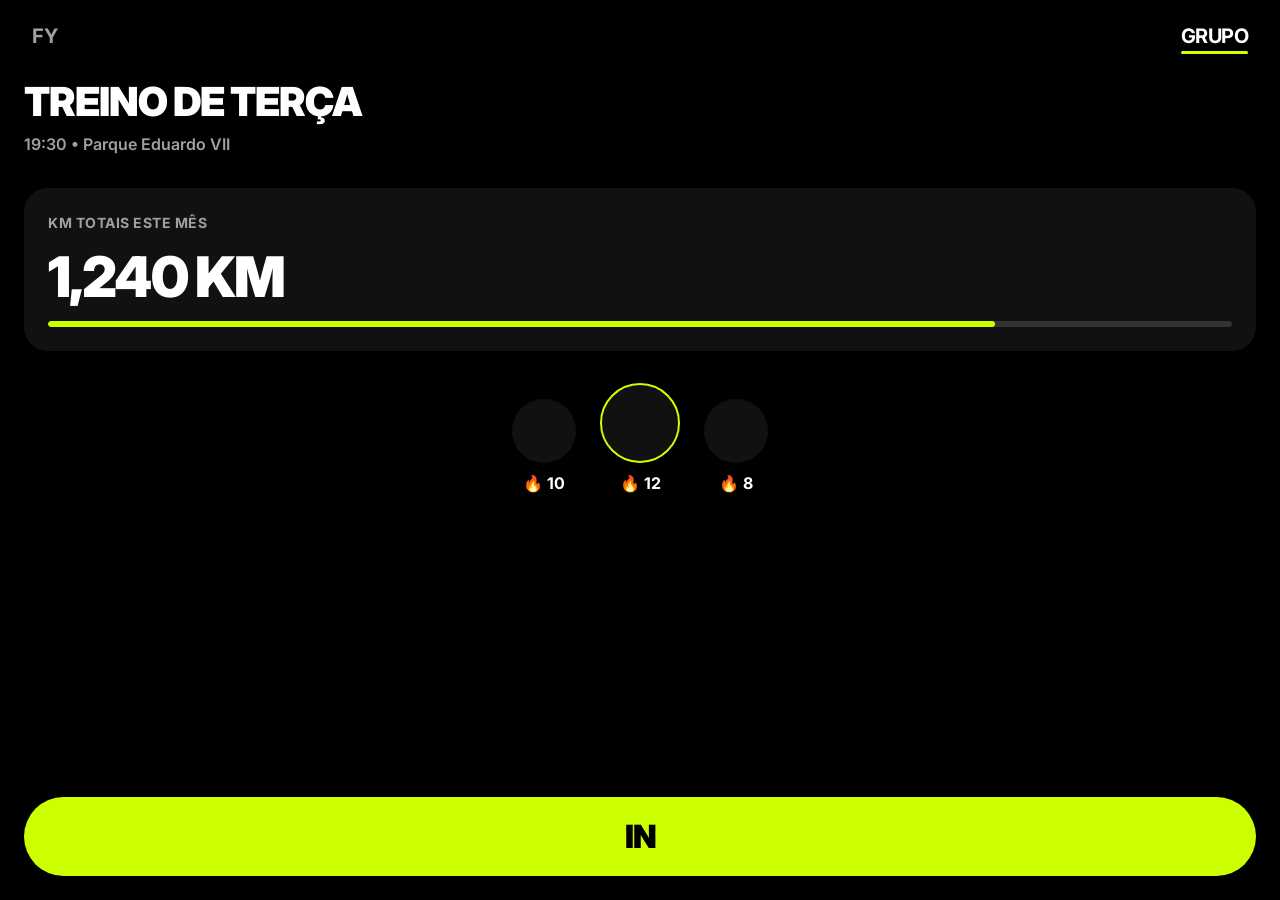
==== index.html @ 0cb2763a "Implement SPA architecture for tréximo prototypes" ====
<!DOCTYPE html>
<html lang="pt">
<head>
    <meta charset="UTF-8">
    <meta name="viewport" content="width=device-width, initial-scale=1.0, maximum-scale=1.0, user-scalable=no">
    <title>tréximo - Grupo</title>
    <!-- Use Google Fonts for Inter -->
    <link rel="preconnect" href="https://fonts.googleapis.com">
    <link rel="preconnect" href="https://fonts.gstatic.com" crossorigin>
    <link href="https://fonts.googleapis.com/css2?family=Inter:wght@400;600;700;900&display=swap" rel="stylesheet">
    <link rel="stylesheet" href="css/global.css">
    <link rel="stylesheet" href="css/grupo.css">
</head>
<body>
    <div class="app-container">
        <!-- Header Navigation -->
        <header class="top-nav">
            <button class="nav-tab text-secondary">FY</button>
            <button class="nav-tab active">GRUPO</button>
        </header>

        <!-- Main Content -->
        <main class="content-area">
            <!-- Event Hero Section -->
            <section class="hero-section">
                <h1 class="hero-title">TREINO DE TERÇA</h1>
                <p class="hero-subtitle">19:30 &bull; Parque Eduardo VII</p>
            </section>

            <!-- The "Trophy" Metric Card -->
            <section class="metric-card">
                <h2 class="card-label">KM TOTAIS ESTE MÊS</h2>
                <div class="massive-number">1,240 KM</div>
                <div class="progress-bar-container">
                    <div class="progress-bar-fill"></div>
                </div>
            </section>

            <!-- Loyalty Podium -->
            <section class="streak-section">
                <div class="avatar-row">
                    <div class="streak-item">
                        <div class="avatar"></div>
                        <div class="streak-info">
                            <span class="flame">🔥</span> <span class="streak-count">10</span>
                        </div>
                    </div>
                    <div class="streak-item active-streak">
                        <div class="avatar highlight"></div>
                        <div class="streak-info">
                            <span class="flame">🔥</span> <span class="streak-count">12</span>
                        </div>
                    </div>
                    <div class="streak-item">
                        <div class="avatar"></div>
                        <div class="streak-info">
                            <span class="flame">🔥</span> <span class="streak-count">8</span>
                        </div>
                    </div>
                </div>
            </section>
        </main>

        <!-- Bottom Action CTA -->
        <div class="fixed-bottom-action">
            <button id="inButton" class="massive-cta">IN</button>
        </div>

        <!-- Interactive Overlay State (Pace Selector) -->
        <div id="modalOverlay" class="overlay-backdrop hidden"></div>
        <div id="paceModal" class="bottom-sheet hidden">
            <div class="modal-handle"></div>
            <h2 class="modal-title">ESCOLHE O TEU RITMO</h2>
            <div class="pace-options">
                <button class="pace-btn">Coelho (&lt; 4:30/km)</button>
                <button class="pace-btn">Médio (5:00 - 6:00/km)</button>
                <button class="pace-btn">Social (&gt; 6:30/km)</button>
                <button class="pace-btn">Caminhada</button>
            </div>
        </div>
    </div>

    <script src="js/grupo.js"></script>
</body>
</html>
---- css/global.css ----
/* global.css */
:root {
  --bg-primary: #000000;
  --bg-card: #111111;
  --bg-card-hover: #1A1A1A;
  --accent-volt: #CCFF00;
  --text-main: #FFFFFF;
  --text-secondary: #A0A0A0;
}

* {
  box-sizing: border-box;
  margin: 0;
  padding: 0;
}

body {
  font-family: 'Inter', 'SF Pro Display', 'Montserrat', sans-serif;
  background-color: var(--bg-primary);
  color: var(--text-main);
  -webkit-font-smoothing: antialiased;
  -moz-osx-font-smoothing: grayscale;
  line-height: 1.5;
  overflow-x: hidden;
}

/* Common utility classes */
.hidden {
  display: none !important;
}
---- css/grupo.css ----
/* css/grupo.css */
/* Container to simulate mobile view on web if needed, but primarily mobile-first */
.app-container {
    display: flex;
    flex-direction: column;
    min-height: 100vh;
    padding-bottom: 120px;
    /* Space for fixed bottom action */
    position: relative;
}

/* Header Navigation */
.top-nav {
    display: flex;
    justify-content: space-between;
    padding: 24px 32px 16px;
}

.nav-tab {
    background: transparent;
    border: none;
    font-family: inherit;
    font-size: 1.25rem;
    font-weight: 700;
    cursor: pointer;
    letter-spacing: -0.5px;
}

.nav-tab.text-secondary {
    color: var(--text-secondary);
}

.nav-tab.active {
    color: var(--text-main);
    position: relative;
}

.nav-tab.active::after {
    content: '';
    position: absolute;
    bottom: -6px;
    left: 0;
    width: 100%;
    height: 3px;
    background-color: var(--accent-volt);
    border-radius: 2px;
}

/* Main Content Area */
.content-area {
    padding: 0 24px;
    display: flex;
    flex-direction: column;
    gap: 32px;
}

/* Hero Section */
.hero-section {
    margin-top: 16px;
}

.hero-title {
    font-size: 2.5rem;
    font-weight: 900;
    text-transform: uppercase;
    letter-spacing: -1px;
    margin-bottom: 8px;
    line-height: 1.1;
}

.hero-subtitle {
    font-size: 1rem;
    color: var(--text-secondary);
    font-weight: 600;
}

/* Metric Card */
.metric-card {
    background-color: var(--bg-card);
    border-radius: 24px;
    padding: 24px;
    display: flex;
    flex-direction: column;
    gap: 16px;
}

.card-label {
    font-size: 0.875rem;
    color: var(--text-secondary);
    font-weight: 700;
    letter-spacing: 0.5px;
}

.massive-number {
    font-size: 3.5rem;
    font-weight: 900;
    letter-spacing: -2px;
    line-height: 1;
}

.progress-bar-container {
    width: 100%;
    height: 6px;
    background-color: #333333;
    border-radius: 4px;
    overflow: hidden;
}

.progress-bar-fill {
    width: 80%;
    height: 100%;
    background-color: var(--accent-volt);
    border-radius: 4px;
}

/* Streak Section */
.streak-section {
    background-color: transparent;
}

.avatar-row {
    display: flex;
    justify-content: center;
    align-items: flex-end;
    gap: 24px;
}

.streak-item {
    display: flex;
    flex-direction: column;
    align-items: center;
    gap: 8px;
}

.avatar {
    width: 64px;
    height: 64px;
    background-color: var(--bg-card);
    border-radius: 50%;
    border: 2px solid transparent;
}

.streak-item.active-streak .avatar.highlight {
    border-color: var(--accent-volt);
    width: 80px;
    height: 80px;
}

.streak-info {
    display: flex;
    align-items: center;
    gap: 4px;
    font-weight: 700;
    font-size: 1rem;
}

.streak-count {
    color: var(--text-main);
}

/* Bottom Action */
.fixed-bottom-action {
    position: fixed;
    bottom: 0;
    left: 0;
    width: 100%;
    padding: 24px;
    background: linear-gradient(to top, rgba(0, 0, 0, 1) 50%, rgba(0, 0, 0, 0));
    z-index: 10;
}

.massive-cta {
    width: 100%;
    background-color: var(--accent-volt);
    color: var(--bg-primary);
    font-family: inherit;
    font-size: 2rem;
    font-weight: 900;
    text-transform: uppercase;
    border: none;
    border-radius: 100px;
    padding: 20px 0;
    cursor: pointer;
    transition: background-color 0.3s, color 0.3s;
    letter-spacing: -1px;
}

.massive-cta.checked-in {
    background-color: #222222;
    color: var(--accent-volt);
    cursor: default;
}

/* Pace Modal overlay */
.overlay-backdrop {
    position: fixed;
    top: 0;
    left: 0;
    width: 100%;
    height: 100%;
    background-color: rgba(0, 0, 0, 0.7);
    backdrop-filter: blur(4px);
    z-index: 20;
    opacity: 1;
    transition: opacity 0.3s ease;
}

.overlay-backdrop.hidden {
    opacity: 0;
    pointer-events: none;
}

.bottom-sheet {
    position: fixed;
    bottom: 0;
    left: 0;
    width: 100%;
    background-color: var(--bg-card);
    border-top-left-radius: 32px;
    border-top-right-radius: 32px;
    padding: 16px 24px 48px;
    z-index: 30;
    transform: translateY(0);
    transition: transform 0.4s cubic-bezier(0.16, 1, 0.3, 1);
}

/* Override global hidden for transform animation to work */
.bottom-sheet.hidden {
    transform: translateY(100%);
    display: block !important;
}

.modal-handle {
    width: 48px;
    height: 4px;
    background-color: #333333;
    border-radius: 2px;
    margin: 0 auto 24px;
}

.modal-title {
    font-size: 1.25rem;
    font-weight: 800;
    text-align: center;
    margin-bottom: 24px;
    letter-spacing: -0.5px;
}

.pace-options {
    display: flex;
    flex-direction: column;
    gap: 12px;
}

.pace-btn {
    width: 100%;
    background-color: var(--bg-primary);
    color: var(--text-main);
    border: 1px solid #333333;
    border-radius: 100px;
    padding: 18px;
    font-family: inherit;
    font-size: 1rem;
    font-weight: 600;
    cursor: pointer;
    transition: background-color 0.2s, border-color 0.2s;
}

.pace-btn:active {
    background-color: var(--bg-card-hover);
    border-color: var(--text-main);
}
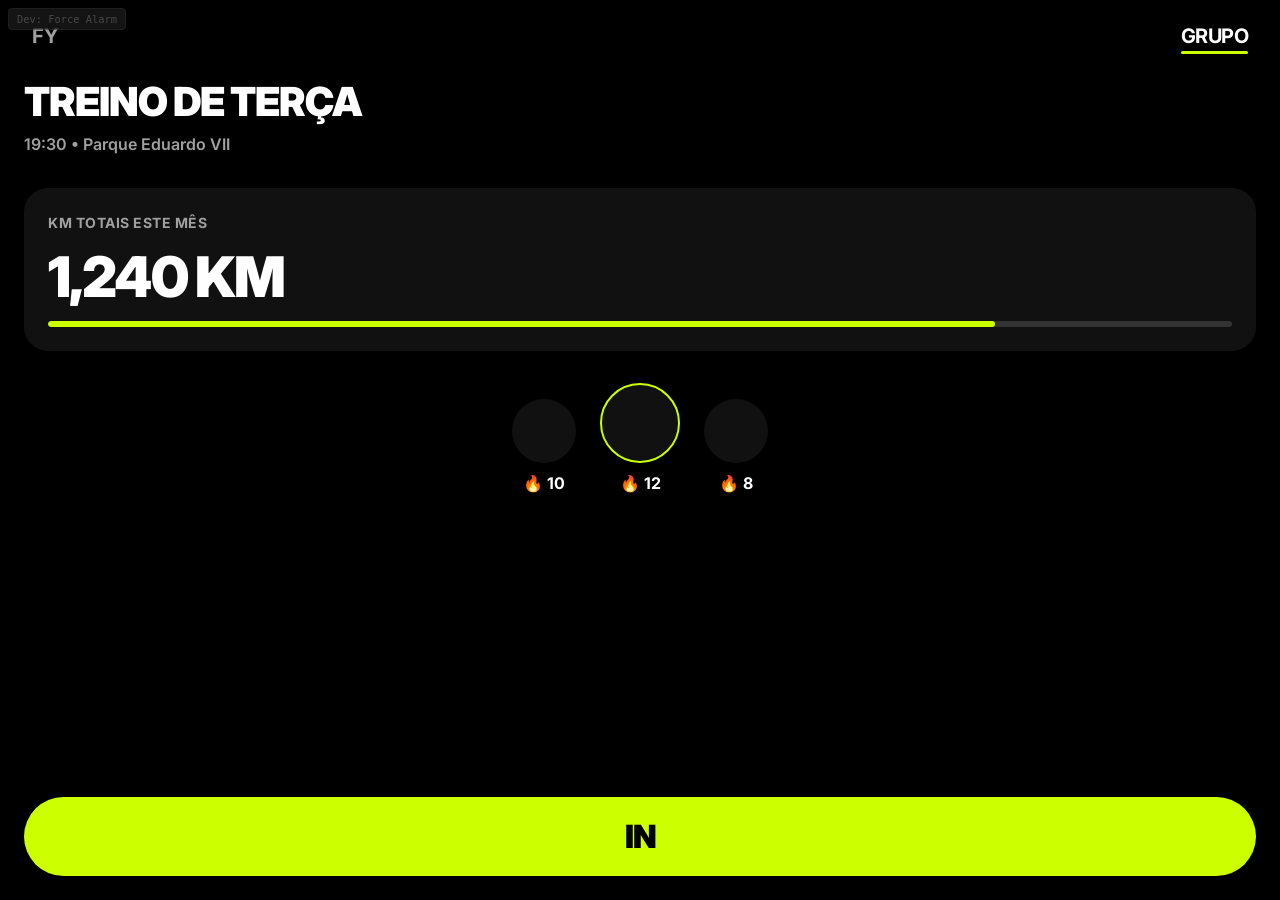
==== commit 0055dd3e: "Update MVP files" ====
--- a/index.html
+++ b/index.html
@@ -1,59 +1,857 @@
 <!DOCTYPE html>
 <html lang="pt">
+
 <head>
     <meta charset="UTF-8">
     <meta name="viewport" content="width=device-width, initial-scale=1.0, maximum-scale=1.0, user-scalable=no">
-    <title>tréximo - Grupo</title>
+    <title>tréximo - SPA App</title>
     <!-- Use Google Fonts for Inter -->
     <link rel="preconnect" href="https://fonts.googleapis.com">
     <link rel="preconnect" href="https://fonts.gstatic.com" crossorigin>
     <link href="https://fonts.googleapis.com/css2?family=Inter:wght@400;600;700;900&display=swap" rel="stylesheet">
-    <link rel="stylesheet" href="css/global.css">
-    <link rel="stylesheet" href="css/grupo.css">
+
+    <style>
+        /* ================================
+           GLOBAL VARIABLES & NORMALIZATION
+           ================================ */
+        :root {
+            --bg-primary: #000000;
+            --bg-card: #111111;
+            --bg-card-hover: #1A1A1A;
+            --accent-volt: #CCFF00;
+            --text-main: #FFFFFF;
+            --text-secondary: #A0A0A0;
+        }
+
+        * {
+            box-sizing: border-box;
+            margin: 0;
+            padding: 0;
+        }
+
+        body {
+            font-family: 'Inter', 'SF Pro Display', 'Montserrat', sans-serif;
+            background-color: var(--bg-primary);
+            color: var(--text-main);
+            -webkit-font-smoothing: antialiased;
+            -moz-osx-font-smoothing: grayscale;
+            line-height: 1.5;
+            overflow-x: hidden;
+            width: 100vw;
+            height: 100vh;
+        }
+
+        /* Routing/State Management */
+        .spa-view {
+            width: 100vw;
+            height: 100vh;
+            position: absolute;
+            top: 0;
+            left: 0;
+            opacity: 1;
+            transition: opacity 0.4s ease;
+            overflow-y: auto;
+            overflow-x: hidden;
+        }
+
+        .spa-view.hidden {
+            opacity: 0;
+            pointer-events: none;
+            display: none !important;
+        }
+
+        /* Developer Tool (Top-left absolute) */
+        .dev-trigger-btn {
+            position: absolute;
+            top: 8px;
+            left: 8px;
+            background-color: #222222;
+            color: #777777;
+            border: 1px solid #333333;
+            padding: 4px 8px;
+            font-size: 0.65rem;
+            border-radius: 4px;
+            z-index: 999;
+            cursor: pointer;
+            font-family: monospace;
+            opacity: 0.6;
+        }
+
+        .dev-trigger-btn:hover {
+            opacity: 1;
+        }
+
+        /* ================================
+           VIEW 1: HOME (GRUPO)
+           ================================ */
+        #view-home {
+            display: flex;
+            flex-direction: column;
+            padding-bottom: 120px;
+            /* Space for fixed bottom action */
+        }
+
+        .home-top-nav {
+            display: flex;
+            justify-content: space-between;
+            padding: 24px 32px 16px;
+        }
+
+        .home-nav-tab {
+            background: transparent;
+            border: none;
+            font-family: inherit;
+            font-size: 1.25rem;
+            font-weight: 700;
+            cursor: pointer;
+            letter-spacing: -0.5px;
+        }
+
+        .home-nav-tab.text-secondary {
+            color: var(--text-secondary);
+        }
+
+        .home-nav-tab.active {
+            color: var(--text-main);
+            position: relative;
+        }
+
+        .home-nav-tab.active::after {
+            content: '';
+            position: absolute;
+            bottom: -6px;
+            left: 0;
+            width: 100%;
+            height: 3px;
+            background-color: var(--accent-volt);
+            border-radius: 2px;
+        }
+
+        .home-content-area {
+            padding: 0 24px;
+            display: flex;
+            flex-direction: column;
+            gap: 32px;
+        }
+
+        .home-hero {
+            margin-top: 16px;
+        }
+
+        .home-hero-title {
+            font-size: 2.5rem;
+            font-weight: 900;
+            text-transform: uppercase;
+            letter-spacing: -1px;
+            margin-bottom: 8px;
+            line-height: 1.1;
+        }
+
+        .home-hero-subtitle {
+            font-size: 1rem;
+            color: var(--text-secondary);
+            font-weight: 600;
+        }
+
+        .home-metric-card {
+            background-color: var(--bg-card);
+            border-radius: 24px;
+            padding: 24px;
+            display: flex;
+            flex-direction: column;
+            gap: 16px;
+        }
+
+        .home-card-label {
+            font-size: 0.875rem;
+            color: var(--text-secondary);
+            font-weight: 700;
+            letter-spacing: 0.5px;
+        }
+
+        .home-massive-number {
+            font-size: 3.5rem;
+            font-weight: 900;
+            letter-spacing: -2px;
+            line-height: 1;
+        }
+
+        .home-progress-bg {
+            width: 100%;
+            height: 6px;
+            background-color: #333333;
+            border-radius: 4px;
+            overflow: hidden;
+        }
+
+        .home-progress-fill {
+            width: 80%;
+            height: 100%;
+            background-color: var(--accent-volt);
+            border-radius: 4px;
+        }
+
+        .home-streak-section {
+            background-color: transparent;
+        }
+
+        .home-avatar-row {
+            display: flex;
+            justify-content: center;
+            align-items: flex-end;
+            gap: 24px;
+        }
+
+        .home-streak-item {
+            display: flex;
+            flex-direction: column;
+            align-items: center;
+            gap: 8px;
+        }
+
+        .home-avatar {
+            width: 64px;
+            height: 64px;
+            background-color: var(--bg-card);
+            border-radius: 50%;
+            border: 2px solid transparent;
+        }
+
+        .home-streak-item.active .home-avatar {
+            border-color: var(--accent-volt);
+            width: 80px;
+            height: 80px;
+        }
+
+        .home-streak-info {
+            display: flex;
+            align-items: center;
+            gap: 4px;
+            font-weight: 700;
+            font-size: 1rem;
+        }
+
+        .home-bottom-action {
+            position: fixed;
+            bottom: 0;
+            left: 0;
+            width: 100%;
+            padding: 24px;
+            background: linear-gradient(to top, rgba(0, 0, 0, 1) 50%, rgba(0, 0, 0, 0));
+            z-index: 10;
+        }
+
+        .home-massive-cta {
+            width: 100%;
+            background-color: var(--accent-volt);
+            color: var(--bg-primary);
+            font-family: inherit;
+            font-size: 2rem;
+            font-weight: 900;
+            text-transform: uppercase;
+            border: none;
+            border-radius: 100px;
+            padding: 20px 0;
+            cursor: pointer;
+            transition: background-color 0.3s, color 0.3s;
+            letter-spacing: -1px;
+        }
+
+        .home-massive-cta.checked-in {
+            background-color: #222222;
+            color: var(--accent-volt);
+            cursor: default;
+        }
+
+        /* Pace Modal overlay */
+        .home-modal-overlay {
+            position: fixed;
+            top: 0;
+            left: 0;
+            width: 100%;
+            height: 100%;
+            background-color: rgba(0, 0, 0, 0.7);
+            backdrop-filter: blur(4px);
+            z-index: 20;
+            opacity: 1;
+            transition: opacity 0.3s ease;
+        }
+
+        .home-modal-overlay.hidden {
+            opacity: 0;
+            pointer-events: none;
+            display: block !important;
+            /* Keep block for transition */
+        }
+
+        /* Needed specific override for modal hidden */
+        .home-modal-overlay[style*="display: none"] {
+            display: none !important;
+        }
+
+        .home-bottom-sheet {
+            position: fixed;
+            bottom: 0;
+            left: 0;
+            width: 100%;
+            background-color: var(--bg-card);
+            border-top-left-radius: 32px;
+            border-top-right-radius: 32px;
+            padding: 16px 24px 48px;
+            z-index: 30;
+            transform: translateY(0);
+            transition: transform 0.4s cubic-bezier(0.16, 1, 0.3, 1);
+        }
+
+        .home-bottom-sheet.hidden {
+            transform: translateY(100%);
+            display: block !important;
+        }
+
+        .home-modal-handle {
+            width: 48px;
+            height: 4px;
+            background-color: #333333;
+            border-radius: 2px;
+            margin: 0 auto 24px;
+        }
+
+        .home-modal-title {
+            font-size: 1.25rem;
+            font-weight: 800;
+            text-align: center;
+            margin-bottom: 24px;
+            letter-spacing: -0.5px;
+        }
+
+        .home-pace-options {
+            display: flex;
+            flex-direction: column;
+            gap: 12px;
+        }
+
+        .home-pace-btn {
+            width: 100%;
+            background-color: var(--bg-primary);
+            color: var(--text-main);
+            border: 1px solid #333333;
+            border-radius: 100px;
+            padding: 18px;
+            font-family: inherit;
+            font-size: 1rem;
+            font-weight: 600;
+            cursor: pointer;
+            transition: background-color 0.2s, border-color 0.2s;
+        }
+
+        .home-pace-btn:active {
+            background-color: var(--bg-card-hover);
+            border-color: var(--text-main);
+        }
+
+
+        /* ================================
+           VIEW 2: CAMERA (ROULETTE)
+           ================================ */
+        #view-camera {
+            background-color: #111111;
+            /* Simulated camera feed */
+            display: flex;
+            flex-direction: column;
+            justify-content: space-between;
+            position: relative;
+            overflow: hidden;
+            padding: 24px;
+        }
+
+        .cam-hud-header {
+            display: flex;
+            justify-content: space-between;
+            align-items: center;
+            z-index: 10;
+        }
+
+        .cam-timer-warning {
+            display: flex;
+            align-items: center;
+            gap: 8px;
+            background-color: rgba(0, 0, 0, 0.5);
+            padding: 8px 16px;
+            border-radius: 100px;
+            backdrop-filter: blur(4px);
+        }
+
+        .cam-pulsing-circle {
+            width: 12px;
+            height: 12px;
+            background-color: #FF3333;
+            border-radius: 50%;
+            animation: pulse 1s infinite alternate;
+        }
+
+        @keyframes pulse {
+            from {
+                opacity: 0.4;
+                transform: scale(0.9);
+            }
+
+            to {
+                opacity: 1;
+                transform: scale(1.1);
+            }
+        }
+
+        .cam-countdown-text {
+            font-size: 1.25rem;
+            font-weight: 800;
+            color: var(--text-main);
+            font-variant-numeric: tabular-nums;
+        }
+
+        .cam-logo {
+            font-size: 1.5rem;
+            font-weight: 900;
+            letter-spacing: -1px;
+        }
+
+        .cam-logo-accent {
+            color: var(--accent-volt);
+        }
+
+        .cam-viewfinder {
+            position: absolute;
+            top: 50%;
+            left: 50%;
+            transform: translate(-50%, -50%);
+            width: 80%;
+            height: 60%;
+            display: flex;
+            justify-content: center;
+            align-items: center;
+            pointer-events: none;
+        }
+
+        .cam-bracket {
+            position: absolute;
+            width: 40px;
+            height: 40px;
+            border-color: rgba(255, 255, 255, 0.5);
+            border-style: solid;
+        }
+
+        .cam-bracket.top-l {
+            top: 0;
+            left: 0;
+            border-width: 3px 0 0 3px;
+        }
+
+        .cam-bracket.top-r {
+            top: 0;
+            right: 0;
+            border-width: 3px 3px 0 0;
+        }
+
+        .cam-bracket.bot-l {
+            bottom: 0;
+            left: 0;
+            border-width: 0 0 3px 3px;
+        }
+
+        .cam-bracket.bot-r {
+            bottom: 0;
+            right: 0;
+            border-width: 0 3px 3px 0;
+        }
+
+        .cam-mission-overlay {
+            background-color: rgba(0, 0, 0, 0.6);
+            backdrop-filter: blur(8px);
+            border-radius: 100px;
+            padding: 16px 32px;
+            text-align: center;
+            border: 1px solid rgba(255, 255, 255, 0.1);
+        }
+
+        .cam-mission-title {
+            color: var(--accent-volt);
+            font-size: 1.125rem;
+            font-weight: 900;
+            margin-bottom: 4px;
+            text-transform: uppercase;
+            letter-spacing: 0.5px;
+        }
+
+        .cam-mission-text {
+            color: var(--text-main);
+            font-size: 0.875rem;
+            font-weight: 600;
+            line-height: 1.2;
+        }
+
+        .cam-bottom-controls {
+            display: flex;
+            justify-content: space-around;
+            align-items: center;
+            z-index: 10;
+            padding-bottom: 24px;
+            width: 100%;
+        }
+
+        .cam-icon-btn {
+            background: none;
+            border: none;
+            color: var(--text-main);
+            font-size: 1.5rem;
+            cursor: pointer;
+            width: 48px;
+            height: 48px;
+            display: flex;
+            justify-content: center;
+            align-items: center;
+            background-color: rgba(255, 255, 255, 0.1);
+            border-radius: 50%;
+            backdrop-filter: blur(4px);
+        }
+
+        .cam-shutter-btn {
+            width: 80px;
+            height: 80px;
+            border-radius: 50%;
+            border: 4px solid var(--text-main);
+            background: transparent;
+            display: flex;
+            justify-content: center;
+            align-items: center;
+            cursor: pointer;
+            transition: transform 0.1s;
+        }
+
+        .cam-shutter-btn:active {
+            transform: scale(0.95);
+        }
+
+        .cam-shutter-inner {
+            width: 64px;
+            height: 64px;
+            background-color: var(--accent-volt);
+            border-radius: 50%;
+        }
+
+        .cam-flash-overlay {
+            position: absolute;
+            top: 0;
+            left: 0;
+            width: 100%;
+            height: 100%;
+            background-color: white;
+            z-index: 50;
+            opacity: 0;
+            pointer-events: none;
+            transition: opacity 0.1s;
+        }
+
+        .cam-flash-overlay.active {
+            opacity: 1;
+        }
+
+        .cam-system-overlay {
+            position: absolute;
+            top: 0;
+            left: 0;
+            width: 100%;
+            height: 100%;
+            background-color: rgba(0, 0, 0, 0.9);
+            z-index: 40;
+            display: flex;
+            justify-content: center;
+            align-items: center;
+            text-align: center;
+            padding: 24px;
+        }
+
+        .cam-system-overlay p {
+            font-size: 1.5rem;
+            font-weight: 900;
+            text-transform: uppercase;
+            letter-spacing: -0.5px;
+            line-height: 1.4;
+        }
+
+
+        /* ================================
+           VIEW 3: REVEAL
+           ================================ */
+        #view-reveal {
+            display: flex;
+            flex-direction: column;
+            overflow: hidden;
+        }
+
+        .rev-photo-area {
+            height: 75%;
+            position: relative;
+            border-bottom-left-radius: 32px;
+            border-bottom-right-radius: 32px;
+            overflow: hidden;
+            background-color: #222222;
+            /* In SPA context, use CSS animation triggered by class adding */
+            transform: scale(0.95);
+            opacity: 0;
+        }
+
+        #view-reveal:not(.hidden) .rev-photo-area {
+            animation: revRevealPhoto 0.6s cubic-bezier(0.16, 1, 0.3, 1) forwards;
+        }
+
+        @keyframes revRevealPhoto {
+            to {
+                transform: scale(1);
+                opacity: 1;
+            }
+        }
+
+        .rev-photo-placeholder {
+            width: 100%;
+            height: 100%;
+            background: linear-gradient(45deg, #111111, #333333);
+            background-size: cover;
+            background-position: center;
+        }
+
+        .rev-vignette {
+            position: absolute;
+            top: 0;
+            left: 0;
+            width: 100%;
+            height: 100%;
+            background: radial-gradient(circle, transparent 40%, rgba(0, 0, 0, 0.8) 100%);
+            pointer-events: none;
+        }
+
+        .rev-stamp {
+            position: absolute;
+            bottom: 24px;
+            left: 24px;
+            background: rgba(255, 255, 255, 0.1);
+            backdrop-filter: blur(12px);
+            -webkit-backdrop-filter: blur(12px);
+            border: 1px solid rgba(255, 255, 255, 0.2);
+            border-radius: 16px;
+            padding: 16px 20px;
+            display: flex;
+            flex-direction: column;
+            gap: 4px;
+            opacity: 0;
+            transform: translateY(20px);
+        }
+
+        #view-reveal:not(.hidden) .rev-stamp {
+            animation: revSlideFadeIn 0.5s cubic-bezier(0.16, 1, 0.3, 1) forwards;
+            animation-delay: 0.3s;
+        }
+
+        @keyframes revSlideFadeIn {
+            to {
+                opacity: 1;
+                transform: translateY(0);
+            }
+        }
+
+        .rev-stamp-row {
+            font-weight: 800;
+            line-height: 1.1;
+        }
+
+        .rev-stamp-row.tag {
+            font-size: 0.75rem;
+            color: var(--text-main);
+            letter-spacing: 1px;
+            margin-bottom: 2px;
+        }
+
+        .rev-stamp-row.distance {
+            font-size: 2.5rem;
+            color: var(--text-main);
+            letter-spacing: -1px;
+        }
+
+        .rev-stamp-row.pace {
+            font-size: 0.875rem;
+            color: var(--accent-volt);
+            letter-spacing: 0.5px;
+        }
+
+        .rev-interaction-zone {
+            height: 25%;
+            padding: 24px;
+            display: flex;
+            flex-direction: column;
+            justify-content: center;
+            gap: 24px;
+            opacity: 0;
+        }
+
+        #view-reveal:not(.hidden) .rev-interaction-zone {
+            animation: revFadeIn 0.5s ease forwards;
+            animation-delay: 0.5s;
+        }
+
+        @keyframes revFadeIn {
+            to {
+                opacity: 1;
+            }
+        }
+
+        .rev-reaction-row {
+            display: flex;
+            justify-content: space-between;
+            padding: 0 16px;
+        }
+
+        .rev-reaction-btn {
+            width: 56px;
+            height: 56px;
+            border-radius: 50%;
+            background-color: var(--bg-card);
+            border: none;
+            font-size: 1.75rem;
+            cursor: pointer;
+            position: relative;
+            display: flex;
+            justify-content: center;
+            align-items: center;
+            transition: transform 0.2s, background-color 0.2s;
+        }
+
+        .rev-reaction-btn:active {
+            transform: scale(0.9);
+        }
+
+        .rev-reaction-btn.acted {
+            background-color: var(--accent-volt);
+            transform: scale(1.1);
+        }
+
+        .rev-plus-one {
+            position: absolute;
+            top: -20px;
+            color: var(--accent-volt);
+            font-weight: 900;
+            font-size: 1.25rem;
+            pointer-events: none;
+            opacity: 0;
+        }
+
+        .rev-plus-one.animate {
+            animation: revFloatUp 0.8s ease-out forwards;
+        }
+
+        @keyframes revFloatUp {
+            0% {
+                transform: translateY(0) scale(0.5);
+                opacity: 1;
+            }
+
+            50% {
+                transform: translateY(-20px) scale(1.2);
+                opacity: 1;
+            }
+
+            100% {
+                transform: translateY(-40px) scale(1);
+                opacity: 0;
+            }
+        }
+
+        .rev-share-btn {
+            width: 100%;
+            background-color: var(--accent-volt);
+            color: var(--bg-primary);
+            font-family: inherit;
+            font-size: 1.25rem;
+            font-weight: 900;
+            text-transform: uppercase;
+            border: none;
+            border-radius: 100px;
+            padding: 20px 0;
+            cursor: pointer;
+            transition: background-color 0.3s, color 0.3s;
+            letter-spacing: -0.5px;
+        }
+
+        .global-toast {
+            position: fixed;
+            top: 40px;
+            left: 50%;
+            transform: translateX(-50%);
+            background-color: var(--accent-volt);
+            color: var(--bg-primary);
+            padding: 16px 24px;
+            border-radius: 100px;
+            font-weight: 800;
+            font-size: 0.875rem;
+            z-index: 100;
+            text-align: center;
+            box-shadow: 0 8px 32px rgba(204, 255, 0, 0.2);
+            opacity: 1;
+            transition: opacity 0.3s;
+            pointer-events: none;
+        }
+
+        .global-toast.hidden {
+            opacity: 0;
+        }
+    </style>
 </head>
+
 <body>
-    <div class="app-container">
-        <!-- Header Navigation -->
-        <header class="top-nav">
-            <button class="nav-tab text-secondary">FY</button>
-            <button class="nav-tab active">GRUPO</button>
+
+    <!-- Developer Trigger (Hidden Flow) -->
+    <button id="devTriggerAlarm" class="dev-trigger-btn">Dev: Force Alarm</button>
+
+    <!-- Global Toast Notification -->
+    <div id="globalToast" class="global-toast hidden">STORY GERADA COM SUCESSO.</div>
+
+    <!-- ==========================================
+         VIEW 1: HOME (GRUPO)
+         ========================================== -->
+    <div id="view-home" class="spa-view">
+        <header class="home-top-nav">
+            <button class="home-nav-tab text-secondary">FY</button>
+            <button class="home-nav-tab active">GRUPO</button>
         </header>
 
-        <!-- Main Content -->
-        <main class="content-area">
-            <!-- Event Hero Section -->
-            <section class="hero-section">
-                <h1 class="hero-title">TREINO DE TERÇA</h1>
-                <p class="hero-subtitle">19:30 &bull; Parque Eduardo VII</p>
+        <main class="home-content-area">
+            <section class="home-hero">
+                <h1 class="home-hero-title">TREINO DE TERÇA</h1>
+                <p class="home-hero-subtitle">19:30 &bull; Parque Eduardo VII</p>
             </section>
 
-            <!-- The "Trophy" Metric Card -->
-            <section class="metric-card">
-                <h2 class="card-label">KM TOTAIS ESTE MÊS</h2>
-                <div class="massive-number">1,240 KM</div>
-                <div class="progress-bar-container">
-                    <div class="progress-bar-fill"></div>
+            <section class="home-metric-card">
+                <h2 class="home-card-label">KM TOTAIS ESTE MÊS</h2>
+                <div class="home-massive-number">1,240 KM</div>
+                <div class="home-progress-bg">
+                    <div class="home-progress-fill"></div>
                 </div>
             </section>
 
-            <!-- Loyalty Podium -->
-            <section class="streak-section">
-                <div class="avatar-row">
-                    <div class="streak-item">
-                        <div class="avatar"></div>
-                        <div class="streak-info">
+            <section class="home-streak-section">
+                <div class="home-avatar-row">
+                    <div class="home-streak-item">
+                        <div class="home-avatar"></div>
+                        <div class="home-streak-info">
                             <span class="flame">🔥</span> <span class="streak-count">10</span>
                         </div>
                     </div>
-                    <div class="streak-item active-streak">
-                        <div class="avatar highlight"></div>
-                        <div class="streak-info">
+                    <div class="home-streak-item active">
+                        <div class="home-avatar"></div>
+                        <div class="home-streak-info">
                             <span class="flame">🔥</span> <span class="streak-count">12</span>
                         </div>
                     </div>
-                    <div class="streak-item">
-                        <div class="avatar"></div>
-                        <div class="streak-info">
+                    <div class="home-streak-item">
+                        <div class="home-avatar"></div>
+                        <div class="home-streak-info">
                             <span class="flame">🔥</span> <span class="streak-count">8</span>
                         </div>
                     </div>
@@ -61,25 +859,250 @@
             </section>
         </main>
 
-        <!-- Bottom Action CTA -->
-        <div class="fixed-bottom-action">
-            <button id="inButton" class="massive-cta">IN</button>
+        <div class="home-bottom-action">
+            <button id="homeInButton" class="home-massive-cta">IN</button>
         </div>
 
-        <!-- Interactive Overlay State (Pace Selector) -->
-        <div id="modalOverlay" class="overlay-backdrop hidden"></div>
-        <div id="paceModal" class="bottom-sheet hidden">
-            <div class="modal-handle"></div>
-            <h2 class="modal-title">ESCOLHE O TEU RITMO</h2>
-            <div class="pace-options">
-                <button class="pace-btn">Coelho (&lt; 4:30/km)</button>
-                <button class="pace-btn">Médio (5:00 - 6:00/km)</button>
-                <button class="pace-btn">Social (&gt; 6:30/km)</button>
-                <button class="pace-btn">Caminhada</button>
+        <div id="homeModalOverlay" class="home-modal-overlay hidden"></div>
+        <div id="homePaceModal" class="home-bottom-sheet hidden">
+            <div class="home-modal-handle"></div>
+            <h2 class="home-modal-title">ESCOLHE O TEU RITMO</h2>
+            <div class="home-pace-options">
+                <button class="home-pace-btn">Coelho (&lt; 4:30/km)</button>
+                <button class="home-pace-btn">Médio (5:00 - 6:00/km)</button>
+                <button class="home-pace-btn">Social (&gt; 6:30/km)</button>
+                <button class="home-pace-btn">Caminhada</button>
             </div>
         </div>
     </div>
 
-    <script src="js/grupo.js"></script>
+    <!-- ==========================================
+         VIEW 2: CAMERA (ROULETTE)
+         ========================================== -->
+    <div id="view-camera" class="spa-view hidden">
+        <header class="cam-hud-header">
+            <div class="cam-timer-warning">
+                <div class="cam-pulsing-circle"></div>
+                <span id="camCountdown" class="cam-countdown-text">01:00</span>
+            </div>
+            <div class="cam-logo">tr<span class="cam-logo-accent">é</span>ximo</div>
+        </header>
+
+        <div class="cam-viewfinder">
+            <div class="cam-bracket top-l"></div>
+            <div class="cam-bracket top-r"></div>
+            <div class="cam-bracket bot-l"></div>
+            <div class="cam-bracket bot-r"></div>
+
+            <div class="cam-mission-overlay">
+                <h2 class="cam-mission-title">É O TEU TRÉXIMO!</h2>
+                <p class="cam-mission-text">APANHA PELO MENOS 3 PESSOAS COM OS PÉS NO AR.</p>
+            </div>
+        </div>
+
+        <div class="cam-bottom-controls">
+            <button class="cam-icon-btn">⚡</button>
+            <button id="camShutterBtn" class="cam-shutter-btn">
+                <div class="cam-shutter-inner"></div>
+            </button>
+            <button class="cam-icon-btn">🔄</button>
+        </div>
+
+        <div id="camFlashOverlay" class="cam-flash-overlay hidden"></div>
+        <div id="camLoadingOverlay" class="cam-system-overlay hidden">
+            <p>A ENVIAR...</p>
+        </div>
+    </div>
+
+    <!-- ==========================================
+         VIEW 3: REVEAL (REWARD)
+         ========================================== -->
+    <div id="view-reveal" class="spa-view hidden">
+        <div class="rev-photo-area">
+            <div class="rev-vignette"></div>
+            <div class="rev-photo-placeholder"></div>
+
+            <div class="rev-stamp">
+                <div class="rev-stamp-row tag">TRÉXIMO &bull; LISBOA</div>
+                <div class="rev-stamp-row distance">12.4 KM</div>
+                <div class="rev-stamp-row pace">PACE MÉDIO: 5:15/KM</div>
+            </div>
+        </div>
+
+        <div class="rev-interaction-zone">
+            <div class="rev-reaction-row">
+                <button class="rev-reaction-btn">
+                    <span class="emoji">🔥</span>
+                    <span class="rev-plus-one hidden">+1</span>
+                </button>
+                <button class="rev-reaction-btn">
+                    <span class="emoji">👟</span>
+                    <span class="rev-plus-one hidden">+1</span>
+                </button>
+                <button class="rev-reaction-btn">
+                    <span class="emoji">💦</span>
+                    <span class="rev-plus-one hidden">+1</span>
+                </button>
+                <button class="rev-reaction-btn">
+                    <span class="emoji">🚀</span>
+                    <span class="rev-plus-one hidden">+1</span>
+                </button>
+            </div>
+
+            <button id="revShareBtn" class="rev-share-btn">PARTILHAR NO INSTAGRAM</button>
+        </div>
+    </div>
+
+    <script>
+        document.addEventListener('DOMContentLoaded', () => {
+            // --- STATE MANAGEMENT / ROUTING ---
+            const viewHome = document.getElementById('view-home');
+            const viewCamera = document.getElementById('view-camera');
+            const viewReveal = document.getElementById('view-reveal');
+
+            function showView(viewElement) {
+                // Hide all
+                viewHome.classList.add('hidden');
+                viewCamera.classList.add('hidden');
+                viewReveal.classList.add('hidden');
+
+                // Show target
+                setTimeout(() => {
+                    viewElement.classList.remove('hidden');
+                }, 50); // slight delay for smooth transition setup
+            }
+
+            // --- DEV TRIGGER ROUTING ---
+            const devTriggerBtn = document.getElementById('devTriggerAlarm');
+            devTriggerBtn.addEventListener('click', () => {
+                showView(viewCamera);
+                startCameraCountdown();
+            });
+
+
+            // --- HOME EVENT LOGIC ---
+            const homeInButton = document.getElementById('homeInButton');
+            const homePaceModal = document.getElementById('homePaceModal');
+            const homeModalOverlay = document.getElementById('homeModalOverlay');
+            const homePaceBtns = document.querySelectorAll('.home-pace-btn');
+
+            homeInButton.addEventListener('click', () => {
+                if (!homeInButton.classList.contains('checked-in')) {
+                    homeModalOverlay.classList.remove('hidden');
+                    homePaceModal.classList.remove('hidden');
+                    // Allow browser paint
+                    setTimeout(() => {
+                        homePaceModal.style.transform = 'translateY(0)';
+                    }, 10);
+                }
+            });
+
+            const closeHomeModal = () => {
+                homePaceModal.style.transform = 'translateY(100%)';
+                homeModalOverlay.style.opacity = '0';
+
+                setTimeout(() => {
+                    homePaceModal.classList.add('hidden');
+                    homeModalOverlay.classList.add('hidden');
+                    homePaceModal.style.transform = '';
+                    homeModalOverlay.style.opacity = '';
+                }, 400);
+            };
+
+            homeModalOverlay.addEventListener('click', closeHomeModal);
+
+            homePaceBtns.forEach(btn => {
+                btn.addEventListener('click', () => {
+                    closeHomeModal();
+                    homeInButton.textContent = 'DENTRO';
+                    homeInButton.style.color = '#CCFF00';
+                    homeInButton.style.backgroundColor = '#222222';
+                    homeInButton.classList.add('checked-in');
+                });
+            });
+
+
+            // --- CAMERA EVENT LOGIC ---
+            const camCountdownEl = document.getElementById('camCountdown');
+            const camShutterBtn = document.getElementById('camShutterBtn');
+            const camFlashOverlay = document.getElementById('camFlashOverlay');
+            const camLoadingOverlay = document.getElementById('camLoadingOverlay');
+            let timerInterval;
+
+            function startCameraCountdown() {
+                let timeLeft = 60;
+                camCountdownEl.textContent = "01:00";
+                camCountdownEl.style.color = '#FFFFFF';
+
+                timerInterval = setInterval(() => {
+                    timeLeft--;
+                    if (timeLeft >= 0) {
+                        const s = timeLeft.toString().padStart(2, '0');
+                        camCountdownEl.textContent = `00:${s}`;
+                        if (timeLeft <= 10) camCountdownEl.style.color = '#FF3333';
+                    } else {
+                        clearInterval(timerInterval);
+                    }
+                }, 1000);
+            }
+
+            camShutterBtn.addEventListener('click', () => {
+                clearInterval(timerInterval); // Stop clock
+
+                // Flash
+                camFlashOverlay.classList.remove('hidden');
+                camFlashOverlay.classList.add('active');
+
+                setTimeout(() => {
+                    camFlashOverlay.classList.remove('active');
+                    setTimeout(() => camFlashOverlay.classList.add('hidden'), 100);
+
+                    // Loading State
+                    camLoadingOverlay.classList.remove('hidden');
+
+                    // Route to Reveal after 1.5s
+                    setTimeout(() => {
+                        camLoadingOverlay.classList.add('hidden');
+                        showView(viewReveal);
+
+                        // Hide Dev Trigger on reveal since flow is done
+                        devTriggerBtn.style.display = 'none';
+                    }, 1500);
+
+                }, 100);
+            });
+
+
+            // --- REVEAL EVENT LOGIC ---
+            const revReactionBtns = document.querySelectorAll('.rev-reaction-btn');
+            const revShareBtn = document.getElementById('revShareBtn');
+            const globalToast = document.getElementById('globalToast');
+
+            revReactionBtns.forEach(btn => {
+                btn.addEventListener('click', () => {
+                    btn.classList.add('acted');
+                    setTimeout(() => btn.classList.remove('acted'), 300);
+
+                    const plusOne = btn.querySelector('.rev-plus-one');
+                    plusOne.classList.remove('hidden', 'animate');
+                    void plusOne.offsetWidth; // Reflow
+                    plusOne.classList.add('animate');
+
+                    setTimeout(() => {
+                        plusOne.classList.remove('animate');
+                        plusOne.classList.add('hidden');
+                    }, 800);
+                });
+            });
+
+            revShareBtn.addEventListener('click', () => {
+                globalToast.classList.remove('hidden');
+                setTimeout(() => {
+                    globalToast.classList.add('hidden');
+                }, 3000);
+            });
+        });
+    </script>
 </body>
-</html>
+
+</html>
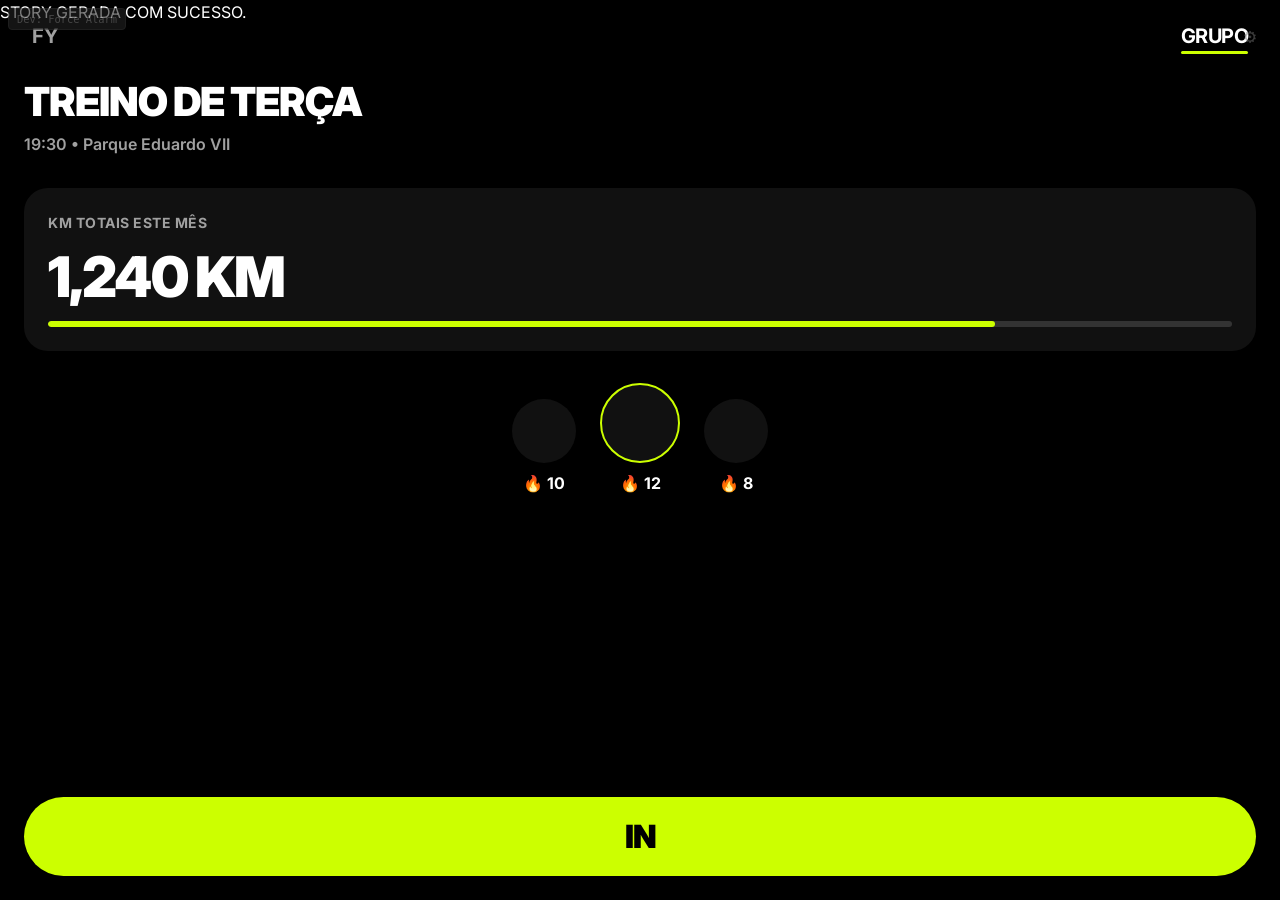
==== commit 4586a635: "feat(spa): add Admin Dashboard, FY Feed, PWA tags and reorganize files" ====
--- a/index.html
+++ b/index.html
@@ -3,822 +3,43 @@
 
 <head>
     <meta charset="UTF-8">
-    <meta name="viewport" content="width=device-width, initial-scale=1.0, maximum-scale=1.0, user-scalable=no">
+    <meta name="viewport"
+        content="width=device-width, initial-scale=1.0, maximum-scale=1.0, user-scalable=no, viewport-fit=cover">
+
+    <!-- PWA / Native App Feel Meta Tags -->
+    <meta name="theme-color" content="#000000">
+    <meta name="apple-mobile-web-app-capable" content="yes">
+    <meta name="apple-mobile-web-app-status-bar-style" content="black-translucent">
+    <meta name="mobile-web-app-capable" content="yes">
+
     <title>tréximo - SPA App</title>
-    <!-- Use Google Fonts for Inter -->
     <link rel="preconnect" href="https://fonts.googleapis.com">
     <link rel="preconnect" href="https://fonts.gstatic.com" crossorigin>
     <link href="https://fonts.googleapis.com/css2?family=Inter:wght@400;600;700;900&display=swap" rel="stylesheet">
 
-    <style>
-        /* ================================
-           GLOBAL VARIABLES & NORMALIZATION
-           ================================ */
-        :root {
-            --bg-primary: #000000;
-            --bg-card: #111111;
-            --bg-card-hover: #1A1A1A;
-            --accent-volt: #CCFF00;
-            --text-main: #FFFFFF;
-            --text-secondary: #A0A0A0;
-        }
-
-        * {
-            box-sizing: border-box;
-            margin: 0;
-            padding: 0;
-        }
-
-        body {
-            font-family: 'Inter', 'SF Pro Display', 'Montserrat', sans-serif;
-            background-color: var(--bg-primary);
-            color: var(--text-main);
-            -webkit-font-smoothing: antialiased;
-            -moz-osx-font-smoothing: grayscale;
-            line-height: 1.5;
-            overflow-x: hidden;
-            width: 100vw;
-            height: 100vh;
-        }
-
-        /* Routing/State Management */
-        .spa-view {
-            width: 100vw;
-            height: 100vh;
-            position: absolute;
-            top: 0;
-            left: 0;
-            opacity: 1;
-            transition: opacity 0.4s ease;
-            overflow-y: auto;
-            overflow-x: hidden;
-        }
-
-        .spa-view.hidden {
-            opacity: 0;
-            pointer-events: none;
-            display: none !important;
-        }
-
-        /* Developer Tool (Top-left absolute) */
-        .dev-trigger-btn {
-            position: absolute;
-            top: 8px;
-            left: 8px;
-            background-color: #222222;
-            color: #777777;
-            border: 1px solid #333333;
-            padding: 4px 8px;
-            font-size: 0.65rem;
-            border-radius: 4px;
-            z-index: 999;
-            cursor: pointer;
-            font-family: monospace;
-            opacity: 0.6;
-        }
-
-        .dev-trigger-btn:hover {
-            opacity: 1;
-        }
-
-        /* ================================
-           VIEW 1: HOME (GRUPO)
-           ================================ */
-        #view-home {
-            display: flex;
-            flex-direction: column;
-            padding-bottom: 120px;
-            /* Space for fixed bottom action */
-        }
-
-        .home-top-nav {
-            display: flex;
-            justify-content: space-between;
-            padding: 24px 32px 16px;
-        }
-
-        .home-nav-tab {
-            background: transparent;
-            border: none;
-            font-family: inherit;
-            font-size: 1.25rem;
-            font-weight: 700;
-            cursor: pointer;
-            letter-spacing: -0.5px;
-        }
-
-        .home-nav-tab.text-secondary {
-            color: var(--text-secondary);
-        }
-
-        .home-nav-tab.active {
-            color: var(--text-main);
-            position: relative;
-        }
-
-        .home-nav-tab.active::after {
-            content: '';
-            position: absolute;
-            bottom: -6px;
-            left: 0;
-            width: 100%;
-            height: 3px;
-            background-color: var(--accent-volt);
-            border-radius: 2px;
-        }
-
-        .home-content-area {
-            padding: 0 24px;
-            display: flex;
-            flex-direction: column;
-            gap: 32px;
-        }
-
-        .home-hero {
-            margin-top: 16px;
-        }
-
-        .home-hero-title {
-            font-size: 2.5rem;
-            font-weight: 900;
-            text-transform: uppercase;
-            letter-spacing: -1px;
-            margin-bottom: 8px;
-            line-height: 1.1;
-        }
-
-        .home-hero-subtitle {
-            font-size: 1rem;
-            color: var(--text-secondary);
-            font-weight: 600;
-        }
-
-        .home-metric-card {
-            background-color: var(--bg-card);
-            border-radius: 24px;
-            padding: 24px;
-            display: flex;
-            flex-direction: column;
-            gap: 16px;
-        }
-
-        .home-card-label {
-            font-size: 0.875rem;
-            color: var(--text-secondary);
-            font-weight: 700;
-            letter-spacing: 0.5px;
-        }
-
-        .home-massive-number {
-            font-size: 3.5rem;
-            font-weight: 900;
-            letter-spacing: -2px;
-            line-height: 1;
-        }
-
-        .home-progress-bg {
-            width: 100%;
-            height: 6px;
-            background-color: #333333;
-            border-radius: 4px;
-            overflow: hidden;
-        }
-
-        .home-progress-fill {
-            width: 80%;
-            height: 100%;
-            background-color: var(--accent-volt);
-            border-radius: 4px;
-        }
-
-        .home-streak-section {
-            background-color: transparent;
-        }
-
-        .home-avatar-row {
-            display: flex;
-            justify-content: center;
-            align-items: flex-end;
-            gap: 24px;
-        }
-
-        .home-streak-item {
-            display: flex;
-            flex-direction: column;
-            align-items: center;
-            gap: 8px;
-        }
-
-        .home-avatar {
-            width: 64px;
-            height: 64px;
-            background-color: var(--bg-card);
-            border-radius: 50%;
-            border: 2px solid transparent;
-        }
-
-        .home-streak-item.active .home-avatar {
-            border-color: var(--accent-volt);
-            width: 80px;
-            height: 80px;
-        }
-
-        .home-streak-info {
-            display: flex;
-            align-items: center;
-            gap: 4px;
-            font-weight: 700;
-            font-size: 1rem;
-        }
-
-        .home-bottom-action {
-            position: fixed;
-            bottom: 0;
-            left: 0;
-            width: 100%;
-            padding: 24px;
-            background: linear-gradient(to top, rgba(0, 0, 0, 1) 50%, rgba(0, 0, 0, 0));
-            z-index: 10;
-        }
-
-        .home-massive-cta {
-            width: 100%;
-            background-color: var(--accent-volt);
-            color: var(--bg-primary);
-            font-family: inherit;
-            font-size: 2rem;
-            font-weight: 900;
-            text-transform: uppercase;
-            border: none;
-            border-radius: 100px;
-            padding: 20px 0;
-            cursor: pointer;
-            transition: background-color 0.3s, color 0.3s;
-            letter-spacing: -1px;
-        }
-
-        .home-massive-cta.checked-in {
-            background-color: #222222;
-            color: var(--accent-volt);
-            cursor: default;
-        }
-
-        /* Pace Modal overlay */
-        .home-modal-overlay {
-            position: fixed;
-            top: 0;
-            left: 0;
-            width: 100%;
-            height: 100%;
-            background-color: rgba(0, 0, 0, 0.7);
-            backdrop-filter: blur(4px);
-            z-index: 20;
-            opacity: 1;
-            transition: opacity 0.3s ease;
-        }
-
-        .home-modal-overlay.hidden {
-            opacity: 0;
-            pointer-events: none;
-            display: block !important;
-            /* Keep block for transition */
-        }
-
-        /* Needed specific override for modal hidden */
-        .home-modal-overlay[style*="display: none"] {
-            display: none !important;
-        }
-
-        .home-bottom-sheet {
-            position: fixed;
-            bottom: 0;
-            left: 0;
-            width: 100%;
-            background-color: var(--bg-card);
-            border-top-left-radius: 32px;
-            border-top-right-radius: 32px;
-            padding: 16px 24px 48px;
-            z-index: 30;
-            transform: translateY(0);
-            transition: transform 0.4s cubic-bezier(0.16, 1, 0.3, 1);
-        }
-
-        .home-bottom-sheet.hidden {
-            transform: translateY(100%);
-            display: block !important;
-        }
-
-        .home-modal-handle {
-            width: 48px;
-            height: 4px;
-            background-color: #333333;
-            border-radius: 2px;
-            margin: 0 auto 24px;
-        }
-
-        .home-modal-title {
-            font-size: 1.25rem;
-            font-weight: 800;
-            text-align: center;
-            margin-bottom: 24px;
-            letter-spacing: -0.5px;
-        }
-
-        .home-pace-options {
-            display: flex;
-            flex-direction: column;
-            gap: 12px;
-        }
-
-        .home-pace-btn {
-            width: 100%;
-            background-color: var(--bg-primary);
-            color: var(--text-main);
-            border: 1px solid #333333;
-            border-radius: 100px;
-            padding: 18px;
-            font-family: inherit;
-            font-size: 1rem;
-            font-weight: 600;
-            cursor: pointer;
-            transition: background-color 0.2s, border-color 0.2s;
-        }
-
-        .home-pace-btn:active {
-            background-color: var(--bg-card-hover);
-            border-color: var(--text-main);
-        }
-
-
-        /* ================================
-           VIEW 2: CAMERA (ROULETTE)
-           ================================ */
-        #view-camera {
-            background-color: #111111;
-            /* Simulated camera feed */
-            display: flex;
-            flex-direction: column;
-            justify-content: space-between;
-            position: relative;
-            overflow: hidden;
-            padding: 24px;
-        }
-
-        .cam-hud-header {
-            display: flex;
-            justify-content: space-between;
-            align-items: center;
-            z-index: 10;
-        }
-
-        .cam-timer-warning {
-            display: flex;
-            align-items: center;
-            gap: 8px;
-            background-color: rgba(0, 0, 0, 0.5);
-            padding: 8px 16px;
-            border-radius: 100px;
-            backdrop-filter: blur(4px);
-        }
-
-        .cam-pulsing-circle {
-            width: 12px;
-            height: 12px;
-            background-color: #FF3333;
-            border-radius: 50%;
-            animation: pulse 1s infinite alternate;
-        }
-
-        @keyframes pulse {
-            from {
-                opacity: 0.4;
-                transform: scale(0.9);
-            }
-
-            to {
-                opacity: 1;
-                transform: scale(1.1);
-            }
-        }
-
-        .cam-countdown-text {
-            font-size: 1.25rem;
-            font-weight: 800;
-            color: var(--text-main);
-            font-variant-numeric: tabular-nums;
-        }
-
-        .cam-logo {
-            font-size: 1.5rem;
-            font-weight: 900;
-            letter-spacing: -1px;
-        }
-
-        .cam-logo-accent {
-            color: var(--accent-volt);
-        }
-
-        .cam-viewfinder {
-            position: absolute;
-            top: 50%;
-            left: 50%;
-            transform: translate(-50%, -50%);
-            width: 80%;
-            height: 60%;
-            display: flex;
-            justify-content: center;
-            align-items: center;
-            pointer-events: none;
-        }
-
-        .cam-bracket {
-            position: absolute;
-            width: 40px;
-            height: 40px;
-            border-color: rgba(255, 255, 255, 0.5);
-            border-style: solid;
-        }
-
-        .cam-bracket.top-l {
-            top: 0;
-            left: 0;
-            border-width: 3px 0 0 3px;
-        }
-
-        .cam-bracket.top-r {
-            top: 0;
-            right: 0;
-            border-width: 3px 3px 0 0;
-        }
-
-        .cam-bracket.bot-l {
-            bottom: 0;
-            left: 0;
-            border-width: 0 0 3px 3px;
-        }
-
-        .cam-bracket.bot-r {
-            bottom: 0;
-            right: 0;
-            border-width: 0 3px 3px 0;
-        }
-
-        .cam-mission-overlay {
-            background-color: rgba(0, 0, 0, 0.6);
-            backdrop-filter: blur(8px);
-            border-radius: 100px;
-            padding: 16px 32px;
-            text-align: center;
-            border: 1px solid rgba(255, 255, 255, 0.1);
-        }
-
-        .cam-mission-title {
-            color: var(--accent-volt);
-            font-size: 1.125rem;
-            font-weight: 900;
-            margin-bottom: 4px;
-            text-transform: uppercase;
-            letter-spacing: 0.5px;
-        }
-
-        .cam-mission-text {
-            color: var(--text-main);
-            font-size: 0.875rem;
-            font-weight: 600;
-            line-height: 1.2;
-        }
-
-        .cam-bottom-controls {
-            display: flex;
-            justify-content: space-around;
-            align-items: center;
-            z-index: 10;
-            padding-bottom: 24px;
-            width: 100%;
-        }
-
-        .cam-icon-btn {
-            background: none;
-            border: none;
-            color: var(--text-main);
-            font-size: 1.5rem;
-            cursor: pointer;
-            width: 48px;
-            height: 48px;
-            display: flex;
-            justify-content: center;
-            align-items: center;
-            background-color: rgba(255, 255, 255, 0.1);
-            border-radius: 50%;
-            backdrop-filter: blur(4px);
-        }
-
-        .cam-shutter-btn {
-            width: 80px;
-            height: 80px;
-            border-radius: 50%;
-            border: 4px solid var(--text-main);
-            background: transparent;
-            display: flex;
-            justify-content: center;
-            align-items: center;
-            cursor: pointer;
-            transition: transform 0.1s;
-        }
-
-        .cam-shutter-btn:active {
-            transform: scale(0.95);
-        }
-
-        .cam-shutter-inner {
-            width: 64px;
-            height: 64px;
-            background-color: var(--accent-volt);
-            border-radius: 50%;
-        }
-
-        .cam-flash-overlay {
-            position: absolute;
-            top: 0;
-            left: 0;
-            width: 100%;
-            height: 100%;
-            background-color: white;
-            z-index: 50;
-            opacity: 0;
-            pointer-events: none;
-            transition: opacity 0.1s;
-        }
-
-        .cam-flash-overlay.active {
-            opacity: 1;
-        }
-
-        .cam-system-overlay {
-            position: absolute;
-            top: 0;
-            left: 0;
-            width: 100%;
-            height: 100%;
-            background-color: rgba(0, 0, 0, 0.9);
-            z-index: 40;
-            display: flex;
-            justify-content: center;
-            align-items: center;
-            text-align: center;
-            padding: 24px;
-        }
-
-        .cam-system-overlay p {
-            font-size: 1.5rem;
-            font-weight: 900;
-            text-transform: uppercase;
-            letter-spacing: -0.5px;
-            line-height: 1.4;
-        }
-
-
-        /* ================================
-           VIEW 3: REVEAL
-           ================================ */
-        #view-reveal {
-            display: flex;
-            flex-direction: column;
-            overflow: hidden;
-        }
-
-        .rev-photo-area {
-            height: 75%;
-            position: relative;
-            border-bottom-left-radius: 32px;
-            border-bottom-right-radius: 32px;
-            overflow: hidden;
-            background-color: #222222;
-            /* In SPA context, use CSS animation triggered by class adding */
-            transform: scale(0.95);
-            opacity: 0;
-        }
-
-        #view-reveal:not(.hidden) .rev-photo-area {
-            animation: revRevealPhoto 0.6s cubic-bezier(0.16, 1, 0.3, 1) forwards;
-        }
-
-        @keyframes revRevealPhoto {
-            to {
-                transform: scale(1);
-                opacity: 1;
-            }
-        }
-
-        .rev-photo-placeholder {
-            width: 100%;
-            height: 100%;
-            background: linear-gradient(45deg, #111111, #333333);
-            background-size: cover;
-            background-position: center;
-        }
-
-        .rev-vignette {
-            position: absolute;
-            top: 0;
-            left: 0;
-            width: 100%;
-            height: 100%;
-            background: radial-gradient(circle, transparent 40%, rgba(0, 0, 0, 0.8) 100%);
-            pointer-events: none;
-        }
-
-        .rev-stamp {
-            position: absolute;
-            bottom: 24px;
-            left: 24px;
-            background: rgba(255, 255, 255, 0.1);
-            backdrop-filter: blur(12px);
-            -webkit-backdrop-filter: blur(12px);
-            border: 1px solid rgba(255, 255, 255, 0.2);
-            border-radius: 16px;
-            padding: 16px 20px;
-            display: flex;
-            flex-direction: column;
-            gap: 4px;
-            opacity: 0;
-            transform: translateY(20px);
-        }
-
-        #view-reveal:not(.hidden) .rev-stamp {
-            animation: revSlideFadeIn 0.5s cubic-bezier(0.16, 1, 0.3, 1) forwards;
-            animation-delay: 0.3s;
-        }
-
-        @keyframes revSlideFadeIn {
-            to {
-                opacity: 1;
-                transform: translateY(0);
-            }
-        }
-
-        .rev-stamp-row {
-            font-weight: 800;
-            line-height: 1.1;
-        }
-
-        .rev-stamp-row.tag {
-            font-size: 0.75rem;
-            color: var(--text-main);
-            letter-spacing: 1px;
-            margin-bottom: 2px;
-        }
-
-        .rev-stamp-row.distance {
-            font-size: 2.5rem;
-            color: var(--text-main);
-            letter-spacing: -1px;
-        }
-
-        .rev-stamp-row.pace {
-            font-size: 0.875rem;
-            color: var(--accent-volt);
-            letter-spacing: 0.5px;
-        }
-
-        .rev-interaction-zone {
-            height: 25%;
-            padding: 24px;
-            display: flex;
-            flex-direction: column;
-            justify-content: center;
-            gap: 24px;
-            opacity: 0;
-        }
-
-        #view-reveal:not(.hidden) .rev-interaction-zone {
-            animation: revFadeIn 0.5s ease forwards;
-            animation-delay: 0.5s;
-        }
-
-        @keyframes revFadeIn {
-            to {
-                opacity: 1;
-            }
-        }
-
-        .rev-reaction-row {
-            display: flex;
-            justify-content: space-between;
-            padding: 0 16px;
-        }
-
-        .rev-reaction-btn {
-            width: 56px;
-            height: 56px;
-            border-radius: 50%;
-            background-color: var(--bg-card);
-            border: none;
-            font-size: 1.75rem;
-            cursor: pointer;
-            position: relative;
-            display: flex;
-            justify-content: center;
-            align-items: center;
-            transition: transform 0.2s, background-color 0.2s;
-        }
-
-        .rev-reaction-btn:active {
-            transform: scale(0.9);
-        }
-
-        .rev-reaction-btn.acted {
-            background-color: var(--accent-volt);
-            transform: scale(1.1);
-        }
-
-        .rev-plus-one {
-            position: absolute;
-            top: -20px;
-            color: var(--accent-volt);
-            font-weight: 900;
-            font-size: 1.25rem;
-            pointer-events: none;
-            opacity: 0;
-        }
-
-        .rev-plus-one.animate {
-            animation: revFloatUp 0.8s ease-out forwards;
-        }
-
-        @keyframes revFloatUp {
-            0% {
-                transform: translateY(0) scale(0.5);
-                opacity: 1;
-            }
-
-            50% {
-                transform: translateY(-20px) scale(1.2);
-                opacity: 1;
-            }
-
-            100% {
-                transform: translateY(-40px) scale(1);
-                opacity: 0;
-            }
-        }
-
-        .rev-share-btn {
-            width: 100%;
-            background-color: var(--accent-volt);
-            color: var(--bg-primary);
-            font-family: inherit;
-            font-size: 1.25rem;
-            font-weight: 900;
-            text-transform: uppercase;
-            border: none;
-            border-radius: 100px;
-            padding: 20px 0;
-            cursor: pointer;
-            transition: background-color 0.3s, color 0.3s;
-            letter-spacing: -0.5px;
-        }
-
-        .global-toast {
-            position: fixed;
-            top: 40px;
-            left: 50%;
-            transform: translateX(-50%);
-            background-color: var(--accent-volt);
-            color: var(--bg-primary);
-            padding: 16px 24px;
-            border-radius: 100px;
-            font-weight: 800;
-            font-size: 0.875rem;
-            z-index: 100;
-            text-align: center;
-            box-shadow: 0 8px 32px rgba(204, 255, 0, 0.2);
-            opacity: 1;
-            transition: opacity 0.3s;
-            pointer-events: none;
-        }
-
-        .global-toast.hidden {
-            opacity: 0;
-        }
-    </style>
+    <link rel="stylesheet" href="css/global.css">
+    <link rel="stylesheet" href="css/grupo.css">
+    <link rel="stylesheet" href="css/camera.css">
+    <link rel="stylesheet" href="css/reveal.css">
+    <link rel="stylesheet" href="css/feed.css">
+    <link rel="stylesheet" href="css/admin.css">
 </head>
 
 <body>
 
-    <!-- Developer Trigger (Hidden Flow) -->
     <button id="devTriggerAlarm" class="dev-trigger-btn">Dev: Force Alarm</button>
 
-    <!-- Global Toast Notification -->
     <div id="globalToast" class="global-toast hidden">STORY GERADA COM SUCESSO.</div>
 
-    <!-- ==========================================
-         VIEW 1: HOME (GRUPO)
-         ========================================== -->
     <div id="view-home" class="spa-view">
         <header class="home-top-nav">
             <button class="home-nav-tab text-secondary">FY</button>
             <button class="home-nav-tab active">GRUPO</button>
+
+            <button id="adminTriggerBtn" class="dev-trigger-btn"
+                style="top: 24px; left: auto; right: 24px; font-size: 1.25rem; background: transparent; border: none; padding: 0; opacity: 0.5;">
+                ⚙️
+            </button>
         </header>
 
         <main class="home-content-area">
@@ -876,9 +97,6 @@
         </div>
     </div>
 
-    <!-- ==========================================
-         VIEW 2: CAMERA (ROULETTE)
-         ========================================== -->
     <div id="view-camera" class="spa-view hidden">
         <header class="cam-hud-header">
             <div class="cam-timer-warning">
@@ -914,9 +132,6 @@
         </div>
     </div>
 
-    <!-- ==========================================
-         VIEW 3: REVEAL (REWARD)
-         ========================================== -->
     <div id="view-reveal" class="spa-view hidden">
         <div class="rev-photo-area">
             <div class="rev-vignette"></div>
@@ -953,156 +168,134 @@
         </div>
     </div>
 
-    <script>
-        document.addEventListener('DOMContentLoaded', () => {
-            // --- STATE MANAGEMENT / ROUTING ---
-            const viewHome = document.getElementById('view-home');
-            const viewCamera = document.getElementById('view-camera');
-            const viewReveal = document.getElementById('view-reveal');
-
-            function showView(viewElement) {
-                // Hide all
-                viewHome.classList.add('hidden');
-                viewCamera.classList.add('hidden');
-                viewReveal.classList.add('hidden');
-
-                // Show target
-                setTimeout(() => {
-                    viewElement.classList.remove('hidden');
-                }, 50); // slight delay for smooth transition setup
-            }
-
-            // --- DEV TRIGGER ROUTING ---
-            const devTriggerBtn = document.getElementById('devTriggerAlarm');
-            devTriggerBtn.addEventListener('click', () => {
-                showView(viewCamera);
-                startCameraCountdown();
-            });
-
-
-            // --- HOME EVENT LOGIC ---
-            const homeInButton = document.getElementById('homeInButton');
-            const homePaceModal = document.getElementById('homePaceModal');
-            const homeModalOverlay = document.getElementById('homeModalOverlay');
-            const homePaceBtns = document.querySelectorAll('.home-pace-btn');
-
-            homeInButton.addEventListener('click', () => {
-                if (!homeInButton.classList.contains('checked-in')) {
-                    homeModalOverlay.classList.remove('hidden');
-                    homePaceModal.classList.remove('hidden');
-                    // Allow browser paint
-                    setTimeout(() => {
-                        homePaceModal.style.transform = 'translateY(0)';
-                    }, 10);
-                }
-            });
-
-            const closeHomeModal = () => {
-                homePaceModal.style.transform = 'translateY(100%)';
-                homeModalOverlay.style.opacity = '0';
-
-                setTimeout(() => {
-                    homePaceModal.classList.add('hidden');
-                    homeModalOverlay.classList.add('hidden');
-                    homePaceModal.style.transform = '';
-                    homeModalOverlay.style.opacity = '';
-                }, 400);
-            };
-
-            homeModalOverlay.addEventListener('click', closeHomeModal);
-
-            homePaceBtns.forEach(btn => {
-                btn.addEventListener('click', () => {
-                    closeHomeModal();
-                    homeInButton.textContent = 'DENTRO';
-                    homeInButton.style.color = '#CCFF00';
-                    homeInButton.style.backgroundColor = '#222222';
-                    homeInButton.classList.add('checked-in');
-                });
-            });
-
-
-            // --- CAMERA EVENT LOGIC ---
-            const camCountdownEl = document.getElementById('camCountdown');
-            const camShutterBtn = document.getElementById('camShutterBtn');
-            const camFlashOverlay = document.getElementById('camFlashOverlay');
-            const camLoadingOverlay = document.getElementById('camLoadingOverlay');
-            let timerInterval;
-
-            function startCameraCountdown() {
-                let timeLeft = 60;
-                camCountdownEl.textContent = "01:00";
-                camCountdownEl.style.color = '#FFFFFF';
-
-                timerInterval = setInterval(() => {
-                    timeLeft--;
-                    if (timeLeft >= 0) {
-                        const s = timeLeft.toString().padStart(2, '0');
-                        camCountdownEl.textContent = `00:${s}`;
-                        if (timeLeft <= 10) camCountdownEl.style.color = '#FF3333';
-                    } else {
-                        clearInterval(timerInterval);
-                    }
-                }, 1000);
-            }
-
-            camShutterBtn.addEventListener('click', () => {
-                clearInterval(timerInterval); // Stop clock
-
-                // Flash
-                camFlashOverlay.classList.remove('hidden');
-                camFlashOverlay.classList.add('active');
-
-                setTimeout(() => {
-                    camFlashOverlay.classList.remove('active');
-                    setTimeout(() => camFlashOverlay.classList.add('hidden'), 100);
-
-                    // Loading State
-                    camLoadingOverlay.classList.remove('hidden');
-
-                    // Route to Reveal after 1.5s
-                    setTimeout(() => {
-                        camLoadingOverlay.classList.add('hidden');
-                        showView(viewReveal);
-
-                        // Hide Dev Trigger on reveal since flow is done
-                        devTriggerBtn.style.display = 'none';
-                    }, 1500);
-
-                }, 100);
-            });
-
-
-            // --- REVEAL EVENT LOGIC ---
-            const revReactionBtns = document.querySelectorAll('.rev-reaction-btn');
-            const revShareBtn = document.getElementById('revShareBtn');
-            const globalToast = document.getElementById('globalToast');
-
-            revReactionBtns.forEach(btn => {
-                btn.addEventListener('click', () => {
-                    btn.classList.add('acted');
-                    setTimeout(() => btn.classList.remove('acted'), 300);
-
-                    const plusOne = btn.querySelector('.rev-plus-one');
-                    plusOne.classList.remove('hidden', 'animate');
-                    void plusOne.offsetWidth; // Reflow
-                    plusOne.classList.add('animate');
-
-                    setTimeout(() => {
-                        plusOne.classList.remove('animate');
-                        plusOne.classList.add('hidden');
-                    }, 800);
-                });
-            });
-
-            revShareBtn.addEventListener('click', () => {
-                globalToast.classList.remove('hidden');
-                setTimeout(() => {
-                    globalToast.classList.add('hidden');
-                }, 3000);
-            });
-        });
-    </script>
+    <section id="view-feed" class="spa-view hidden">
+        <header class="feed-top-nav">
+            <button class="home-nav-tab active" id="navFeedFy">FY</button>
+            <button class="home-nav-tab text-secondary" id="navFeedGrupo">GRUPO</button>
+        </header>
+
+        <div class="feed-post feed-bg-1">
+            <div class="feed-gradient"></div>
+
+            <div class="feed-club-info">
+                <div class="feed-club-avatar"></div>
+                <div class="feed-club-text">Monsanto Runners &bull; Há 2h</div>
+            </div>
+
+            <div class="feed-stamp">
+                <div class="feed-stamp-text">10.2 KM | PACE: 4:50/KM</div>
+            </div>
+
+            <div class="feed-reactions">
+                <button class="feed-action btn-like">
+                    <span class="feed-icon">🔥</span>
+                    <span class="feed-action-count">124</span>
+                </button>
+                <button class="feed-action">
+                    <span class="feed-icon">💬</span>
+                    <span class="feed-action-count">12</span>
+                </button>
+                <button class="feed-action">
+                    <span class="feed-icon feed-icon-share">🚀</span>
+                </button>
+            </div>
+        </div>
+
+        <div class="feed-post feed-bg-2">
+            <div class="feed-gradient"></div>
+
+            <div class="feed-club-info">
+                <div class="feed-club-avatar"></div>
+                <div class="feed-club-text">Night Owls &bull; Há 5h</div>
+            </div>
+
+            <div class="feed-stamp">
+                <div class="feed-stamp-text">5.0 KM | PACE: 5:15/KM</div>
+            </div>
+
+            <div class="feed-reactions">
+                <button class="feed-action btn-like">
+                    <span class="feed-icon">🔥</span>
+                    <span class="feed-action-count">89</span>
+                </button>
+                <button class="feed-action">
+                    <span class="feed-icon">💬</span>
+                    <span class="feed-action-count">4</span>
+                </button>
+                <button class="feed-action">
+                    <span class="feed-icon feed-icon-share">🚀</span>
+                </button>
+            </div>
+        </div>
+    </section>
+    <section id="view-admin" class="spa-view hidden">
+        <header class="admin-top-nav">
+            <button id="adminBackBtn" class="admin-back-btn">←</button>
+            <div class="admin-header-title">PAINEL DO CAPITÃO</div>
+            <div style="width: 24px;"></div>
+        </header>
+
+        <main class="admin-content-area">
+            <div class="admin-overview-card">
+                <div class="admin-card-title">TREINO DE TERÇA</div>
+                <div class="admin-card-number">45</div>
+                <div class="admin-card-subtitle">MEMBROS CONFIRMADOS</div>
+            </div>
+
+            <div class="admin-pace-section">
+                <div class="admin-section-title">DISTRIBUIÇÃO DE RITMOS</div>
+
+                <div class="admin-pace-item">
+                    <div class="admin-pace-header">
+                        <span>Coelho (&lt; 4:30)</span>
+                        <span class="admin-pace-count">15</span>
+                    </div>
+                    <div class="admin-progress-bg">
+                        <div class="admin-progress-fill fill-coelho"></div>
+                    </div>
+                </div>
+
+                <div class="admin-pace-item">
+                    <div class="admin-pace-header">
+                        <span style="color: var(--accent-volt);">Médio (5:00 - 6:00)</span>
+                        <span class="admin-pace-count" style="color: var(--accent-volt);">20</span>
+                    </div>
+                    <div class="admin-progress-bg">
+                        <div class="admin-progress-fill fill-medio"></div>
+                    </div>
+                </div>
+
+                <div class="admin-pace-item">
+                    <div class="admin-pace-header">
+                        <span>Social (&gt; 6:30)</span>
+                        <span class="admin-pace-count">8</span>
+                    </div>
+                    <div class="admin-progress-bg">
+                        <div class="admin-progress-fill fill-social"></div>
+                    </div>
+                </div>
+
+                <div class="admin-pace-item">
+                    <div class="admin-pace-header">
+                        <span>Caminhada</span>
+                        <span class="admin-pace-count">2</span>
+                    </div>
+                    <div class="admin-progress-bg">
+                        <div class="admin-progress-fill fill-caminhada"></div>
+                    </div>
+                </div>
+            </div>
+        </main>
+
+        <div class="admin-bottom-action">
+            <button class="admin-massive-cta">
+                <span class="admin-cta-title">INICIAR TREINO</span>
+                <span class="admin-cta-subtitle">ATIVA A ROLETA GEOLOCALIZADA</span>
+            </button>
+        </div>
+    </section>
+
+    <script src="js/app.js"></script>
 </body>
 
 </html>
--- a/css/global.css
+++ b/css/global.css
@@ -0,0 +1,69 @@
+/* ================================
+           GLOBAL VARIABLES & NORMALIZATION
+           ================================ */
+        :root {
+            --bg-primary: #000000;
+            --bg-card: #111111;
+            --bg-card-hover: #1A1A1A;
+            --accent-volt: #CCFF00;
+            --text-main: #FFFFFF;
+            --text-secondary: #A0A0A0;
+        }
+
+        * {
+            box-sizing: border-box;
+            margin: 0;
+            padding: 0;
+        }
+
+        body {
+            font-family: 'Inter', 'SF Pro Display', 'Montserrat', sans-serif;
+            background-color: var(--bg-primary);
+            color: var(--text-main);
+            -webkit-font-smoothing: antialiased;
+            -moz-osx-font-smoothing: grayscale;
+            line-height: 1.5;
+            overflow-x: hidden;
+            width: 100vw;
+            height: 100vh;
+        }
+
+        /* Routing/State Management */
+        .spa-view {
+            width: 100vw;
+            height: 100vh;
+            position: absolute;
+            top: 0;
+            left: 0;
+            opacity: 1;
+            transition: opacity 0.4s ease;
+            overflow-y: auto;
+            overflow-x: hidden;
+        }
+
+        .spa-view.hidden {
+            opacity: 0;
+            pointer-events: none;
+            display: none !important;
+        }
+
+        /* Developer Tool (Top-left absolute) */
+        .dev-trigger-btn {
+            position: absolute;
+            top: 8px;
+            left: 8px;
+            background-color: #222222;
+            color: #777777;
+            border: 1px solid #333333;
+            padding: 4px 8px;
+            font-size: 0.65rem;
+            border-radius: 4px;
+            z-index: 999;
+            cursor: pointer;
+            font-family: monospace;
+            opacity: 0.6;
+        }
+
+        .dev-trigger-btn:hover {
+            opacity: 1;
+        }
--- a/css/grupo.css
+++ b/css/grupo.css
@@ -0,0 +1,267 @@
+/* ================================
+           VIEW 1: HOME (GRUPO)
+           ================================ */
+        #view-home {
+            display: flex;
+            flex-direction: column;
+            padding-bottom: 120px;
+            /* Space for fixed bottom action */
+        }
+
+        .home-top-nav {
+            display: flex;
+            justify-content: space-between;
+            padding: 24px 32px 16px;
+        }
+
+        .home-nav-tab {
+            background: transparent;
+            border: none;
+            font-family: inherit;
+            font-size: 1.25rem;
+            font-weight: 700;
+            cursor: pointer;
+            letter-spacing: -0.5px;
+        }
+
+        .home-nav-tab.text-secondary {
+            color: var(--text-secondary);
+        }
+
+        .home-nav-tab.active {
+            color: var(--text-main);
+            position: relative;
+        }
+
+        .home-nav-tab.active::after {
+            content: '';
+            position: absolute;
+            bottom: -6px;
+            left: 0;
+            width: 100%;
+            height: 3px;
+            background-color: var(--accent-volt);
+            border-radius: 2px;
+        }
+
+        .home-content-area {
+            padding: 0 24px;
+            display: flex;
+            flex-direction: column;
+            gap: 32px;
+        }
+
+        .home-hero {
+            margin-top: 16px;
+        }
+
+        .home-hero-title {
+            font-size: 2.5rem;
+            font-weight: 900;
+            text-transform: uppercase;
+            letter-spacing: -1px;
+            margin-bottom: 8px;
+            line-height: 1.1;
+        }
+
+        .home-hero-subtitle {
+            font-size: 1rem;
+            color: var(--text-secondary);
+            font-weight: 600;
+        }
+
+        .home-metric-card {
+            background-color: var(--bg-card);
+            border-radius: 24px;
+            padding: 24px;
+            display: flex;
+            flex-direction: column;
+            gap: 16px;
+        }
+
+        .home-card-label {
+            font-size: 0.875rem;
+            color: var(--text-secondary);
+            font-weight: 700;
+            letter-spacing: 0.5px;
+        }
+
+        .home-massive-number {
+            font-size: 3.5rem;
+            font-weight: 900;
+            letter-spacing: -2px;
+            line-height: 1;
+        }
+
+        .home-progress-bg {
+            width: 100%;
+            height: 6px;
+            background-color: #333333;
+            border-radius: 4px;
+            overflow: hidden;
+        }
+
+        .home-progress-fill {
+            width: 80%;
+            height: 100%;
+            background-color: var(--accent-volt);
+            border-radius: 4px;
+        }
+
+        .home-streak-section {
+            background-color: transparent;
+        }
+
+        .home-avatar-row {
+            display: flex;
+            justify-content: center;
+            align-items: flex-end;
+            gap: 24px;
+        }
+
+        .home-streak-item {
+            display: flex;
+            flex-direction: column;
+            align-items: center;
+            gap: 8px;
+        }
+
+        .home-avatar {
+            width: 64px;
+            height: 64px;
+            background-color: var(--bg-card);
+            border-radius: 50%;
+            border: 2px solid transparent;
+        }
+
+        .home-streak-item.active .home-avatar {
+            border-color: var(--accent-volt);
+            width: 80px;
+            height: 80px;
+        }
+
+        .home-streak-info {
+            display: flex;
+            align-items: center;
+            gap: 4px;
+            font-weight: 700;
+            font-size: 1rem;
+        }
+
+        .home-bottom-action {
+            position: fixed;
+            bottom: 0;
+            left: 0;
+            width: 100%;
+            padding: 24px;
+            background: linear-gradient(to top, rgba(0, 0, 0, 1) 50%, rgba(0, 0, 0, 0));
+            z-index: 10;
+        }
+
+        .home-massive-cta {
+            width: 100%;
+            background-color: var(--accent-volt);
+            color: var(--bg-primary);
+            font-family: inherit;
+            font-size: 2rem;
+            font-weight: 900;
+            text-transform: uppercase;
+            border: none;
+            border-radius: 100px;
+            padding: 20px 0;
+            cursor: pointer;
+            transition: background-color 0.3s, color 0.3s;
+            letter-spacing: -1px;
+        }
+
+        .home-massive-cta.checked-in {
+            background-color: #222222;
+            color: var(--accent-volt);
+            cursor: default;
+        }
+
+        /* Pace Modal overlay */
+        .home-modal-overlay {
+            position: fixed;
+            top: 0;
+            left: 0;
+            width: 100%;
+            height: 100%;
+            background-color: rgba(0, 0, 0, 0.7);
+            backdrop-filter: blur(4px);
+            z-index: 20;
+            opacity: 1;
+            transition: opacity 0.3s ease;
+        }
+
+        .home-modal-overlay.hidden {
+            opacity: 0;
+            pointer-events: none;
+            display: block !important;
+            /* Keep block for transition */
+        }
+
+        /* Needed specific override for modal hidden */
+        .home-modal-overlay[style*="display: none"] {
+            display: none !important;
+        }
+
+        .home-bottom-sheet {
+            position: fixed;
+            bottom: 0;
+            left: 0;
+            width: 100%;
+            background-color: var(--bg-card);
+            border-top-left-radius: 32px;
+            border-top-right-radius: 32px;
+            padding: 16px 24px 48px;
+            z-index: 30;
+            transform: translateY(0);
+            transition: transform 0.4s cubic-bezier(0.16, 1, 0.3, 1);
+        }
+
+        .home-bottom-sheet.hidden {
+            transform: translateY(100%);
+            display: block !important;
+        }
+
+        .home-modal-handle {
+            width: 48px;
+            height: 4px;
+            background-color: #333333;
+            border-radius: 2px;
+            margin: 0 auto 24px;
+        }
+
+        .home-modal-title {
+            font-size: 1.25rem;
+            font-weight: 800;
+            text-align: center;
+            margin-bottom: 24px;
+            letter-spacing: -0.5px;
+        }
+
+        .home-pace-options {
+            display: flex;
+            flex-direction: column;
+            gap: 12px;
+        }
+
+        .home-pace-btn {
+            width: 100%;
+            background-color: var(--bg-primary);
+            color: var(--text-main);
+            border: 1px solid #333333;
+            border-radius: 100px;
+            padding: 18px;
+            font-family: inherit;
+            font-size: 1rem;
+            font-weight: 600;
+            cursor: pointer;
+            transition: background-color 0.2s, border-color 0.2s;
+        }
+
+        .home-pace-btn:active {
+            background-color: var(--bg-card-hover);
+            border-color: var(--text-main);
+        }
--- a/css/camera.css
+++ b/css/camera.css
@@ -0,0 +1,226 @@
+/* ================================
+           VIEW 2: CAMERA (ROULETTE)
+           ================================ */
+        #view-camera {
+            background-color: #111111;
+            /* Simulated camera feed */
+            display: flex;
+            flex-direction: column;
+            justify-content: space-between;
+            position: relative;
+            overflow: hidden;
+            padding: 24px;
+        }
+
+        .cam-hud-header {
+            display: flex;
+            justify-content: space-between;
+            align-items: center;
+            z-index: 10;
+        }
+
+        .cam-timer-warning {
+            display: flex;
+            align-items: center;
+            gap: 8px;
+            background-color: rgba(0, 0, 0, 0.5);
+            padding: 8px 16px;
+            border-radius: 100px;
+            backdrop-filter: blur(4px);
+        }
+
+        .cam-pulsing-circle {
+            width: 12px;
+            height: 12px;
+            background-color: #FF3333;
+            border-radius: 50%;
+            animation: pulse 1s infinite alternate;
+        }
+
+        @keyframes pulse {
+            from {
+                opacity: 0.4;
+                transform: scale(0.9);
+            }
+
+            to {
+                opacity: 1;
+                transform: scale(1.1);
+            }
+        }
+
+        .cam-countdown-text {
+            font-size: 1.25rem;
+            font-weight: 800;
+            color: var(--text-main);
+            font-variant-numeric: tabular-nums;
+        }
+
+        .cam-logo {
+            font-size: 1.5rem;
+            font-weight: 900;
+            letter-spacing: -1px;
+        }
+
+        .cam-logo-accent {
+            color: var(--accent-volt);
+        }
+
+        .cam-viewfinder {
+            position: absolute;
+            top: 50%;
+            left: 50%;
+            transform: translate(-50%, -50%);
+            width: 80%;
+            height: 60%;
+            display: flex;
+            justify-content: center;
+            align-items: center;
+            pointer-events: none;
+        }
+
+        .cam-bracket {
+            position: absolute;
+            width: 40px;
+            height: 40px;
+            border-color: rgba(255, 255, 255, 0.5);
+            border-style: solid;
+        }
+
+        .cam-bracket.top-l {
+            top: 0;
+            left: 0;
+            border-width: 3px 0 0 3px;
+        }
+
+        .cam-bracket.top-r {
+            top: 0;
+            right: 0;
+            border-width: 3px 3px 0 0;
+        }
+
+        .cam-bracket.bot-l {
+            bottom: 0;
+            left: 0;
+            border-width: 0 0 3px 3px;
+        }
+
+        .cam-bracket.bot-r {
+            bottom: 0;
+            right: 0;
+            border-width: 0 3px 3px 0;
+        }
+
+        .cam-mission-overlay {
+            background-color: rgba(0, 0, 0, 0.6);
+            backdrop-filter: blur(8px);
+            border-radius: 100px;
+            padding: 16px 32px;
+            text-align: center;
+            border: 1px solid rgba(255, 255, 255, 0.1);
+        }
+
+        .cam-mission-title {
+            color: var(--accent-volt);
+            font-size: 1.125rem;
+            font-weight: 900;
+            margin-bottom: 4px;
+            text-transform: uppercase;
+            letter-spacing: 0.5px;
+        }
+
+        .cam-mission-text {
+            color: var(--text-main);
+            font-size: 0.875rem;
+            font-weight: 600;
+            line-height: 1.2;
+        }
+
+        .cam-bottom-controls {
+            display: flex;
+            justify-content: space-around;
+            align-items: center;
+            z-index: 10;
+            padding-bottom: 24px;
+            width: 100%;
+        }
+
+        .cam-icon-btn {
+            background: none;
+            border: none;
+            color: var(--text-main);
+            font-size: 1.5rem;
+            cursor: pointer;
+            width: 48px;
+            height: 48px;
+            display: flex;
+            justify-content: center;
+            align-items: center;
+            background-color: rgba(255, 255, 255, 0.1);
+            border-radius: 50%;
+            backdrop-filter: blur(4px);
+        }
+
+        .cam-shutter-btn {
+            width: 80px;
+            height: 80px;
+            border-radius: 50%;
+            border: 4px solid var(--text-main);
+            background: transparent;
+            display: flex;
+            justify-content: center;
+            align-items: center;
+            cursor: pointer;
+            transition: transform 0.1s;
+        }
+
+        .cam-shutter-btn:active {
+            transform: scale(0.95);
+        }
+
+        .cam-shutter-inner {
+            width: 64px;
+            height: 64px;
+            background-color: var(--accent-volt);
+            border-radius: 50%;
+        }
+
+        .cam-flash-overlay {
+            position: absolute;
+            top: 0;
+            left: 0;
+            width: 100%;
+            height: 100%;
+            background-color: white;
+            z-index: 50;
+            opacity: 0;
+            pointer-events: none;
+            transition: opacity 0.1s;
+        }
+
+        .cam-flash-overlay.active {
+            opacity: 1;
+        }
+
+        .cam-system-overlay {
+            position: absolute;
+            top: 0;
+            left: 0;
+            width: 100%;
+            height: 100%;
+            background-color: rgba(0, 0, 0, 0.9);
+            z-index: 40;
+            display: flex;
+            justify-content: center;
+            align-items: center;
+            text-align: center;
+            padding: 24px;
+        }
+
+        .cam-system-overlay p {
+            font-size: 1.5rem;
+            font-weight: 900;
+            text-transform: uppercase;
+            letter-spacing: -0.5px;
+            line-height: 1.4;
+        }
--- a/css/reveal.css
+++ b/css/reveal.css
@@ -0,0 +1,226 @@
+/* reveal.css */
+.reveal-container {
+    height: 100vh;
+    display: flex;
+    flex-direction: column;
+    background-color: var(--bg-primary);
+    overflow: hidden;
+}
+
+/* Photo Area */
+.photo-area {
+    height: 75%;
+    position: relative;
+    border-bottom-left-radius: 32px;
+    border-bottom-right-radius: 32px;
+    overflow: hidden;
+    background-color: #222222;
+    /* Fallback */
+    /* Reveal Animation properties */
+    transform: scale(0.95);
+    opacity: 0;
+    animation: revealPhoto 0.6s cubic-bezier(0.16, 1, 0.3, 1) forwards;
+}
+
+@keyframes revealPhoto {
+    to {
+        transform: scale(1);
+        opacity: 1;
+    }
+}
+
+.photo-placeholder {
+    width: 100%;
+    height: 100%;
+    /* Replace with an actual background image when integrating */
+    background: linear-gradient(45deg, #111111, #333333);
+    background-size: cover;
+    background-position: center;
+}
+
+.vignette-overlay {
+    position: absolute;
+    top: 0;
+    left: 0;
+    width: 100%;
+    height: 100%;
+    background: radial-gradient(circle, transparent 40%, rgba(0, 0, 0, 0.8) 100%);
+    pointer-events: none;
+}
+
+/* The Tréximo Stamp */
+.treximo-stamp {
+    position: absolute;
+    bottom: 24px;
+    left: 24px;
+    background: rgba(255, 255, 255, 0.1);
+    backdrop-filter: blur(12px);
+    -webkit-backdrop-filter: blur(12px);
+    border: 1px solid rgba(255, 255, 255, 0.2);
+    border-radius: 16px;
+    padding: 16px 20px;
+    display: flex;
+    flex-direction: column;
+    gap: 4px;
+
+    /* Reveal Animation properties */
+    opacity: 0;
+    transform: translateY(20px);
+    animation: slideFadeIn 0.5s cubic-bezier(0.16, 1, 0.3, 1) forwards;
+    animation-delay: 0.3s;
+}
+
+@keyframes slideFadeIn {
+    to {
+        opacity: 1;
+        transform: translateY(0);
+    }
+}
+
+.stamp-row {
+    font-weight: 800;
+    line-height: 1.1;
+}
+
+.stamp-row.tag {
+    font-size: 0.75rem;
+    color: var(--text-main);
+    letter-spacing: 1px;
+    margin-bottom: 2px;
+}
+
+.stamp-row.distance {
+    font-size: 2.5rem;
+    color: var(--text-main);
+    letter-spacing: -1px;
+}
+
+.stamp-row.pace {
+    font-size: 0.875rem;
+    color: var(--accent-volt);
+    letter-spacing: 0.5px;
+}
+
+/* Interaction Zone */
+.interaction-zone {
+    height: 25%;
+    padding: 24px;
+    display: flex;
+    flex-direction: column;
+    justify-content: center;
+    gap: 24px;
+
+    /* Reveal Animation properties */
+    opacity: 0;
+    animation: fadeIn 0.5s ease forwards;
+    animation-delay: 0.5s;
+}
+
+@keyframes fadeIn {
+    to {
+        opacity: 1;
+    }
+}
+
+.reaction-row {
+    display: flex;
+    justify-content: space-between;
+    padding: 0 16px;
+}
+
+.reaction-btn {
+    width: 56px;
+    height: 56px;
+    border-radius: 50%;
+    background-color: var(--bg-card);
+    border: none;
+    font-size: 1.75rem;
+    cursor: pointer;
+    position: relative;
+    display: flex;
+    justify-content: center;
+    align-items: center;
+    transition: transform 0.2s, background-color 0.2s;
+}
+
+.reaction-btn:active {
+    transform: scale(0.9);
+}
+
+.reaction-btn.reacted {
+    background-color: var(--accent-volt);
+    transform: scale(1.1);
+}
+
+.plus-one {
+    position: absolute;
+    top: -20px;
+    color: var(--accent-volt);
+    font-weight: 900;
+    font-size: 1.25rem;
+    pointer-events: none;
+    opacity: 0;
+}
+
+.plus-one.animate {
+    animation: floatUp 0.8s ease-out forwards;
+}
+
+@keyframes floatUp {
+    0% {
+        transform: translateY(0) scale(0.5);
+        opacity: 1;
+    }
+
+    50% {
+        transform: translateY(-20px) scale(1.2);
+        opacity: 1;
+    }
+
+    100% {
+        transform: translateY(-40px) scale(1);
+        opacity: 0;
+    }
+}
+
+/* Share Button reused from global/grupo styles but customized */
+.share-btn {
+    width: 100%;
+    background-color: var(--accent-volt);
+    color: var(--bg-primary);
+    font-family: inherit;
+    font-size: 1.25rem;
+    font-weight: 900;
+    text-transform: uppercase;
+    border: none;
+    border-radius: 100px;
+    padding: 20px 0;
+    cursor: pointer;
+    transition: background-color 0.3s, color 0.3s;
+    letter-spacing: -0.5px;
+}
+
+/* Toast */
+.toast {
+    position: fixed;
+    top: 40px;
+    left: 50%;
+    transform: translateX(-50%);
+    background-color: var(--accent-volt);
+    color: var(--bg-primary);
+    padding: 16px 24px;
+    border-radius: 100px;
+    font-weight: 800;
+    font-size: 0.875rem;
+    z-index: 100;
+    text-align: center;
+    box-shadow: 0 8px 32px rgba(204, 255, 0, 0.2);
+    /* opacity transitioned for appear/disappear */
+    opacity: 1;
+    transition: opacity 0.3s;
+}
+
+.toast.hidden {
+    opacity: 0;
+    pointer-events: none;
+}
--- a/css/feed.css
+++ b/css/feed.css
@@ -0,0 +1,143 @@
+/* ================================
+           VIEW 4: FEED (FY)
+           ================================ */
+        #view-feed {
+            background-color: var(--bg-primary);
+            display: flex;
+            flex-direction: column;
+            overflow-y: scroll;
+            overflow-x: hidden;
+            scroll-snap-type: y mandatory;
+        }
+
+        /* Nav specific to the Feed view to avoid extracting the global one */
+        .feed-top-nav {
+            position: absolute;
+            top: 0;
+            left: 0;
+            width: 100%;
+            display: flex;
+            justify-content: space-between;
+            padding: 24px 32px 16px;
+            z-index: 900;
+        }
+
+        .feed-post {
+            position: relative;
+            width: 100vw;
+            height: 100vh;
+            scroll-snap-align: start;
+            background-size: cover;
+            background-position: center;
+        }
+
+        .feed-bg-1 {
+            background-image: linear-gradient(to bottom, rgba(0, 0, 0, 0.3) 0%, transparent 40%), url('https://images.unsplash.com/photo-1552674605-15cff6f030cc?q=80&w=1080&auto=format&fit=crop');
+        }
+
+        .feed-bg-2 {
+            background-image: linear-gradient(to bottom, rgba(0, 0, 0, 0.3) 0%, transparent 40%), url('https://images.unsplash.com/photo-1571008887538-b36bb32f4571?q=80&w=1080&auto=format&fit=crop');
+        }
+
+        .feed-gradient {
+            position: absolute;
+            bottom: 0;
+            left: 0;
+            width: 100%;
+            height: 50%;
+            background: linear-gradient(to top, rgba(0, 0, 0, 0.9) 0%, rgba(0, 0, 0, 0.6) 40%, transparent 100%);
+            pointer-events: none;
+        }
+
+        .feed-club-info {
+            position: absolute;
+            top: 24px;
+            left: 24px;
+            display: flex;
+            align-items: center;
+            gap: 12px;
+            z-index: 10;
+        }
+
+        .feed-club-avatar {
+            width: 40px;
+            height: 40px;
+            border-radius: 50%;
+            background-color: var(--bg-card);
+            border: 2px solid var(--text-main);
+        }
+
+        .feed-club-text {
+            color: var(--text-main);
+            font-size: 0.875rem;
+            font-weight: 700;
+            text-shadow: 0 2px 4px rgba(0, 0, 0, 0.5);
+        }
+
+        .feed-stamp {
+            position: absolute;
+            bottom: 32px;
+            left: 24px;
+            background: rgba(255, 255, 255, 0.1);
+            backdrop-filter: blur(12px);
+            -webkit-backdrop-filter: blur(12px);
+            border: 1px solid rgba(255, 255, 255, 0.2);
+            border-radius: 100px;
+            /* Pill shape */
+            padding: 12px 20px;
+            z-index: 10;
+        }
+
+        .feed-stamp-text {
+            color: var(--text-main);
+            font-size: 0.875rem;
+            font-weight: 800;
+            letter-spacing: 0.5px;
+        }
+
+        .feed-reactions {
+            position: absolute;
+            bottom: 32px;
+            right: 16px;
+            display: flex;
+            flex-direction: column;
+            gap: 24px;
+            z-index: 10;
+            align-items: center;
+        }
+
+        .feed-action {
+            display: flex;
+            flex-direction: column;
+            align-items: center;
+            gap: 4px;
+            background: transparent;
+            border: none;
+            cursor: pointer;
+        }
+
+        .feed-icon {
+            font-size: 2rem;
+            transition: transform 0.2s, color 0.2s;
+            filter: drop-shadow(0 2px 4px rgba(0, 0, 0, 0.5));
+        }
+
+        .feed-action:active .feed-icon {
+            transform: scale(0.9);
+        }
+
+        .feed-action .feed-icon.liked {
+            color: var(--accent-volt);
+            transform: scale(1.1);
+        }
+
+        .feed-action-count {
+            color: var(--text-main);
+            font-size: 0.75rem;
+            font-weight: 700;
+            text-shadow: 0 1px 2px rgba(0, 0, 0, 0.8);
+        }
+
+        .feed-icon-share {
+            color: var(--accent-volt);
+        }
--- a/css/admin.css
+++ b/css/admin.css
@@ -0,0 +1,193 @@
+/* ================================
+           VIEW 5: ADMIN (PAINEL DO CAPITÃO)
+           ================================ */
+#view-admin {
+    background-color: var(--bg-primary);
+    color: #FFFFFF;
+    display: flex;
+    flex-direction: column;
+    overflow-y: auto;
+    padding-bottom: 120px;
+    z-index: 1000;
+    position: absolute;
+    top: 0;
+    left: 0;
+    width: 100vw;
+    height: 100vh;
+}
+
+.admin-top-nav {
+    display: flex;
+    justify-content: space-between;
+    align-items: center;
+    padding: 24px;
+}
+
+.admin-back-btn {
+    background: transparent;
+    border: none;
+    color: var(--text-main);
+    font-size: 1.5rem;
+    cursor: pointer;
+    padding: 4px;
+}
+
+.admin-header-title {
+    font-size: 0.875rem;
+    font-weight: 800;
+    letter-spacing: 2px;
+    color: var(--text-main);
+    text-transform: uppercase;
+    position: absolute;
+    left: 50%;
+    transform: translateX(-50%);
+}
+
+.admin-content-area {
+    padding: 16px 24px;
+    display: flex;
+    flex-direction: column;
+    gap: 32px;
+}
+
+.admin-overview-card {
+    background-color: var(--bg-card);
+    border-radius: 24px;
+    padding: 32px 24px;
+    text-align: center;
+}
+
+.admin-card-title {
+    font-size: 1.5rem;
+    font-weight: 900;
+    margin-bottom: 8px;
+    letter-spacing: -0.5px;
+}
+
+.admin-card-number {
+    font-size: 4rem;
+    font-weight: 900;
+    line-height: 1;
+    letter-spacing: -2px;
+    color: var(--accent-volt);
+}
+
+.admin-card-subtitle {
+    font-size: 0.75rem;
+    font-weight: 700;
+    color: var(--text-secondary);
+    letter-spacing: 1px;
+    margin-top: 4px;
+}
+
+.admin-pace-section {
+    display: flex;
+    flex-direction: column;
+    gap: 16px;
+}
+
+.admin-section-title {
+    font-size: 0.875rem;
+    font-weight: 800;
+    color: var(--accent-volt);
+    letter-spacing: 1px;
+    text-transform: uppercase;
+}
+
+.admin-pace-item {
+    display: flex;
+    flex-direction: column;
+    gap: 8px;
+}
+
+.admin-pace-header {
+    display: flex;
+    justify-content: space-between;
+    font-size: 0.875rem;
+    font-weight: 600;
+    color: var(--text-main);
+}
+
+.admin-pace-count {
+    color: var(--text-secondary);
+}
+
+.admin-progress-bg {
+    width: 100%;
+    height: 8px;
+    background-color: #222222;
+    border-radius: 4px;
+    overflow: hidden;
+}
+
+.admin-progress-fill {
+    height: 100%;
+    border-radius: 4px;
+}
+
+/* Progress Bar Colors */
+.fill-coelho {
+    background-color: var(--text-main);
+    width: 33%;
+}
+
+.fill-medio {
+    background-color: var(--accent-volt);
+    width: 45%;
+}
+
+.fill-social {
+    background-color: var(--text-secondary);
+    width: 15%;
+}
+
+.fill-caminhada {
+    background-color: #444444;
+    width: 5%;
+}
+
+.admin-bottom-action {
+    position: fixed;
+    bottom: 0;
+    left: 0;
+    width: 100%;
+    padding: 24px;
+    background: linear-gradient(to top, rgba(0, 0, 0, 1) 50%, rgba(0, 0, 0, 0));
+    z-index: 10;
+}
+
+.admin-massive-cta {
+    width: 100%;
+    background-color: var(--accent-volt);
+    color: var(--bg-primary);
+    border: none;
+    border-radius: 100px;
+    padding: 18px 0;
+    cursor: pointer;
+    display: flex;
+    flex-direction: column;
+    align-items: center;
+    justify-content: center;
+    transition: transform 0.2s;
+}
+
+.admin-massive-cta:active {
+    transform: scale(0.98);
+}
+
+.admin-cta-title {
+    font-family: inherit;
+    font-size: 1.5rem;
+    font-weight: 900;
+    text-transform: uppercase;
+    letter-spacing: -0.5px;
+    line-height: 1.2;
+}
+
+.admin-cta-subtitle {
+    font-family: inherit;
+    font-size: 0.65rem;
+    font-weight: 800;
+    letter-spacing: 1px;
+    opacity: 0.8;
+}
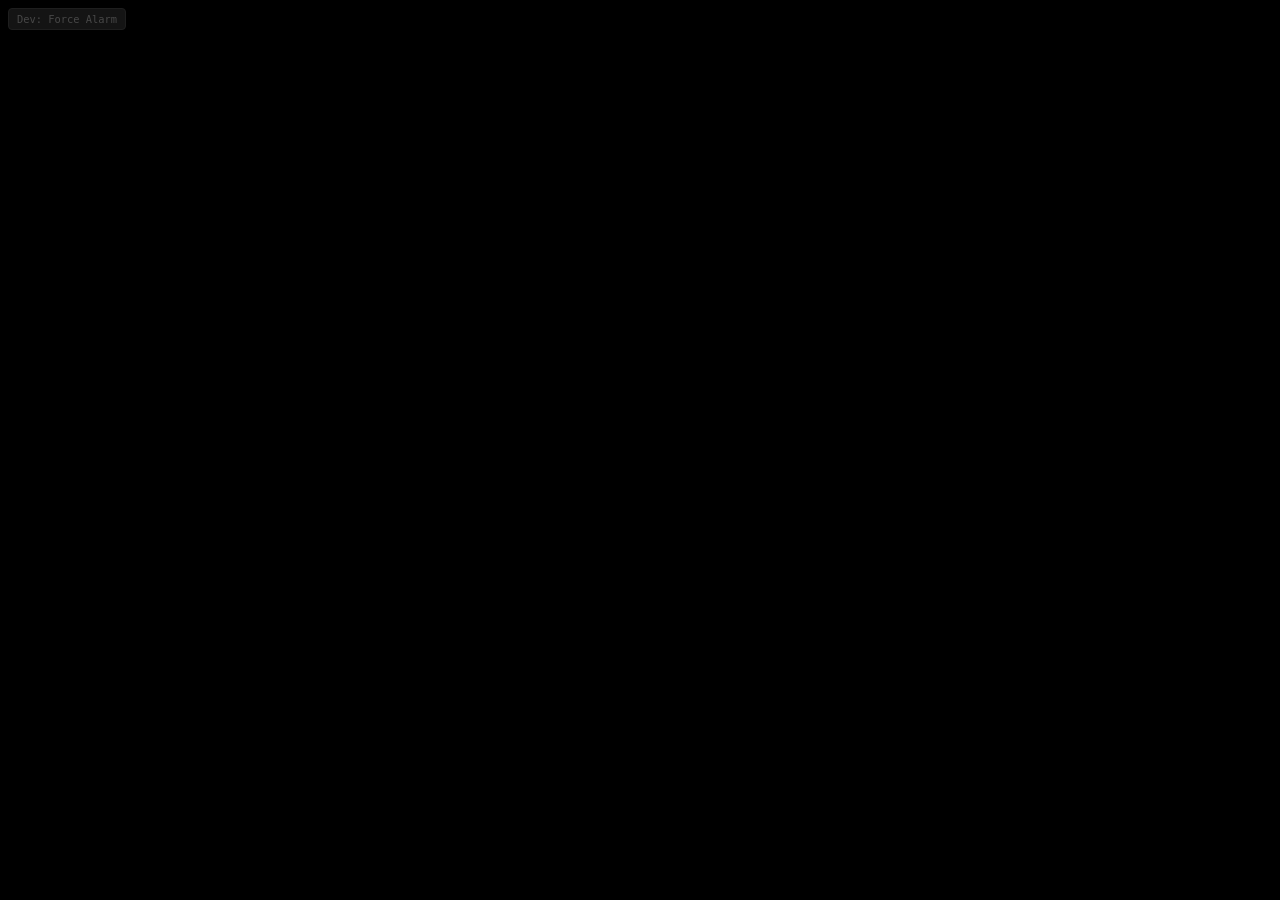
==== commit 1fd88c69: "Fix camera reward state bug and make SPA responsive with 480px max-width" ====
--- a/index.html
+++ b/index.html
@@ -23,6 +23,7 @@
     <link rel="stylesheet" href="css/reveal.css">
     <link rel="stylesheet" href="css/feed.css">
     <link rel="stylesheet" href="css/admin.css">
+    <link rel="stylesheet" href="css/onboarding.css">
 </head>
 
 <body>
@@ -31,7 +32,23 @@
 
     <div id="globalToast" class="global-toast hidden">STORY GERADA COM SUCESSO.</div>
 
-    <div id="view-home" class="spa-view">
+    <div id="view-onboarding" class="spa-view hidden">
+        <main class="onboarding-content">
+            <h1 class="onboarding-title">BEM-VINDO</h1>
+            <p class="onboarding-subtitle">INTRODUZ OS TEUS DADOS PARA ENTRAR NO GRUPO.</p>
+
+            <div class="onboarding-form">
+                <input type="text" id="onboardingName" class="onboarding-input" placeholder="Teu Nome (ex: Miguel)"
+                    autocomplete="off">
+                <input type="text" id="onboardingGroup" class="onboarding-input"
+                    placeholder="Código do Grupo (ex: TRX01)" autocomplete="off" autocapitalize="characters">
+
+                <button id="onboardingSubmit" class="onboarding-btn">ENTRAR NO GRUPO</button>
+            </div>
+        </main>
+    </div>
+
+    <div id="view-home" class="spa-view hidden">
         <header class="home-top-nav">
             <button class="home-nav-tab text-secondary">FY</button>
             <button class="home-nav-tab active">GRUPO</button>
@@ -98,6 +115,10 @@
     </div>
 
     <div id="view-camera" class="spa-view hidden">
+        <video id="camVideoFeed" autoplay playsinline muted
+            style="width: 100%; height: 100%; object-fit: cover;"></video>
+        <canvas id="camCanvas" class="hidden" style="display: none;"></canvas>
+
         <header class="cam-hud-header">
             <div class="cam-timer-warning">
                 <div class="cam-pulsing-circle"></div>
@@ -130,6 +151,19 @@
         <div id="camLoadingOverlay" class="cam-system-overlay hidden">
             <p>A ENVIAR...</p>
         </div>
+    </div>
+
+    <div id="view-reward" class="spa-view hidden"
+        style="background-color: var(--bg-primary); display: flex; flex-direction: column; align-items: center; justify-content: center; height: 100vh;">
+        <h2
+            style="font-size: 2rem; font-weight: 900; margin-bottom: 24px; color: var(--accent-volt); text-transform: uppercase; letter-spacing: -1px;">
+            Missão Cumprida</h2>
+        <div
+            style="width: 90%; max-width: 400px; aspect-ratio: 9/16; background-color: var(--bg-card); border-radius: 16px; overflow: hidden; box-shadow: 0 10px 30px rgba(0,0,0,0.5);">
+            <img id="rewardImage" src="" alt="Foto de Grupo" style="width: 100%; height: 100%; object-fit: cover;" />
+        </div>
+        <button id="rewardBackBtn" class="onboarding-btn" style="width: 90%; max-width: 400px; margin-top: 32px;">VOLTAR
+            AO FEED</button>
     </div>
 
     <div id="view-reveal" class="spa-view hidden">
@@ -253,6 +287,7 @@
                     <div class="admin-progress-bg">
                         <div class="admin-progress-fill fill-coelho"></div>
                     </div>
+                    <div class="admin-pace-names" id="names-coelho"></div>
                 </div>
 
                 <div class="admin-pace-item">
@@ -263,6 +298,7 @@
                     <div class="admin-progress-bg">
                         <div class="admin-progress-fill fill-medio"></div>
                     </div>
+                    <div class="admin-pace-names" id="names-medio"></div>
                 </div>
 
                 <div class="admin-pace-item">
@@ -273,6 +309,7 @@
                     <div class="admin-progress-bg">
                         <div class="admin-progress-fill fill-social"></div>
                     </div>
+                    <div class="admin-pace-names" id="names-social"></div>
                 </div>
 
                 <div class="admin-pace-item">
@@ -283,6 +320,7 @@
                     <div class="admin-progress-bg">
                         <div class="admin-progress-fill fill-caminhada"></div>
                     </div>
+                    <div class="admin-pace-names" id="names-caminhada"></div>
                 </div>
             </div>
         </main>
@@ -295,6 +333,8 @@
         </div>
     </section>
 
+    <!-- Supabase JS CDN -->
+    <script src="https://cdn.jsdelivr.net/npm/@supabase/supabase-js@2"></script>
     <script src="js/app.js"></script>
 </body>
 
--- a/css/global.css
+++ b/css/global.css
@@ -1,69 +1,88 @@
 /* ================================
            GLOBAL VARIABLES & NORMALIZATION
            ================================ */
-        :root {
-            --bg-primary: #000000;
-            --bg-card: #111111;
-            --bg-card-hover: #1A1A1A;
-            --accent-volt: #CCFF00;
-            --text-main: #FFFFFF;
-            --text-secondary: #A0A0A0;
-        }
+:root {
+    --bg-primary: #000000;
+    --bg-card: #111111;
+    --bg-card-hover: #1A1A1A;
+    --accent-volt: #CCFF00;
+    --text-main: #FFFFFF;
+    --text-secondary: #A0A0A0;
+    --safe-top: env(safe-area-inset-top, 20px);
+}
 
-        * {
-            box-sizing: border-box;
-            margin: 0;
-            padding: 0;
-        }
+* {
+    box-sizing: border-box;
+    margin: 0;
+    padding: 0;
+}
 
-        body {
-            font-family: 'Inter', 'SF Pro Display', 'Montserrat', sans-serif;
-            background-color: var(--bg-primary);
-            color: var(--text-main);
-            -webkit-font-smoothing: antialiased;
-            -moz-osx-font-smoothing: grayscale;
-            line-height: 1.5;
-            overflow-x: hidden;
-            width: 100vw;
-            height: 100vh;
-        }
+body {
+    font-family: 'Inter', 'SF Pro Display', 'Montserrat', sans-serif;
+    background-color: var(--bg-primary);
+    color: var(--text-main);
+    -webkit-font-smoothing: antialiased;
+    -moz-osx-font-smoothing: grayscale;
+    line-height: 1.5;
+    overflow-x: hidden;
+    width: 100vw;
+    height: 100vh;
+    position: fixed;
+    width: 100%;
+    height: 100%;
+    overflow: hidden;
+    margin: 0;
+}
 
-        /* Routing/State Management */
-        .spa-view {
-            width: 100vw;
-            height: 100vh;
-            position: absolute;
-            top: 0;
-            left: 0;
-            opacity: 1;
-            transition: opacity 0.4s ease;
-            overflow-y: auto;
-            overflow-x: hidden;
-        }
+/* Routing/State Management */
+.spa-view {
+    width: 100vw;
+    height: 100vh;
+    max-width: 480px;
+    /* Force mobile dimensions on Desktop/Tablets */
+    margin: 0 auto;
+    /* Center it */
+    position: absolute;
+    top: 0;
+    left: 50%;
+    transform: translateX(-50%);
+    opacity: 1;
+    transition: opacity 0.4s ease;
+    overflow-y: auto;
+    overflow-x: hidden;
+    background-color: var(--bg-primary);
+    /* Ensure bounds are painted */
+    box-shadow: 0 0 50px rgba(0, 0, 0, 0.8);
+    /* Look nice on desktop */
+}
 
-        .spa-view.hidden {
-            opacity: 0;
-            pointer-events: none;
-            display: none !important;
-        }
+.spa-view.hidden {
+    opacity: 0;
+    pointer-events: none;
+    display: none !important;
+}
 
-        /* Developer Tool (Top-left absolute) */
-        .dev-trigger-btn {
-            position: absolute;
-            top: 8px;
-            left: 8px;
-            background-color: #222222;
-            color: #777777;
-            border: 1px solid #333333;
-            padding: 4px 8px;
-            font-size: 0.65rem;
-            border-radius: 4px;
-            z-index: 999;
-            cursor: pointer;
-            font-family: monospace;
-            opacity: 0.6;
-        }
+/* Developer Tool (Top-left absolute) */
+.dev-trigger-btn {
+    position: absolute;
+    top: 8px;
+    left: 8px;
+    background-color: #222222;
+    color: #777777;
+    border: 1px solid #333333;
+    padding: 4px 8px;
+    font-size: 0.65rem;
+    border-radius: 4px;
+    z-index: 999;
+    cursor: pointer;
+    font-family: monospace;
+    opacity: 0.6;
+}
 
-        .dev-trigger-btn:hover {
-            opacity: 1;
-        }
+.dev-trigger-btn:hover {
+    opacity: 1;
+}
+
+.hidden {
+    display: none !important;
+}
--- a/css/grupo.css
+++ b/css/grupo.css
@@ -1,267 +1,278 @@
 /* ================================
            VIEW 1: HOME (GRUPO)
            ================================ */
-        #view-home {
-            display: flex;
-            flex-direction: column;
-            padding-bottom: 120px;
-            /* Space for fixed bottom action */
-        }
-
-        .home-top-nav {
-            display: flex;
-            justify-content: space-between;
-            padding: 24px 32px 16px;
-        }
-
-        .home-nav-tab {
-            background: transparent;
-            border: none;
-            font-family: inherit;
-            font-size: 1.25rem;
-            font-weight: 700;
-            cursor: pointer;
-            letter-spacing: -0.5px;
-        }
-
-        .home-nav-tab.text-secondary {
-            color: var(--text-secondary);
-        }
-
-        .home-nav-tab.active {
-            color: var(--text-main);
-            position: relative;
-        }
-
-        .home-nav-tab.active::after {
-            content: '';
-            position: absolute;
-            bottom: -6px;
-            left: 0;
-            width: 100%;
-            height: 3px;
-            background-color: var(--accent-volt);
-            border-radius: 2px;
-        }
-
-        .home-content-area {
-            padding: 0 24px;
-            display: flex;
-            flex-direction: column;
-            gap: 32px;
-        }
-
-        .home-hero {
-            margin-top: 16px;
-        }
-
-        .home-hero-title {
-            font-size: 2.5rem;
-            font-weight: 900;
-            text-transform: uppercase;
-            letter-spacing: -1px;
-            margin-bottom: 8px;
-            line-height: 1.1;
-        }
-
-        .home-hero-subtitle {
-            font-size: 1rem;
-            color: var(--text-secondary);
-            font-weight: 600;
-        }
-
-        .home-metric-card {
-            background-color: var(--bg-card);
-            border-radius: 24px;
-            padding: 24px;
-            display: flex;
-            flex-direction: column;
-            gap: 16px;
-        }
-
-        .home-card-label {
-            font-size: 0.875rem;
-            color: var(--text-secondary);
-            font-weight: 700;
-            letter-spacing: 0.5px;
-        }
-
-        .home-massive-number {
-            font-size: 3.5rem;
-            font-weight: 900;
-            letter-spacing: -2px;
-            line-height: 1;
-        }
-
-        .home-progress-bg {
-            width: 100%;
-            height: 6px;
-            background-color: #333333;
-            border-radius: 4px;
-            overflow: hidden;
-        }
-
-        .home-progress-fill {
-            width: 80%;
-            height: 100%;
-            background-color: var(--accent-volt);
-            border-radius: 4px;
-        }
-
-        .home-streak-section {
-            background-color: transparent;
-        }
-
-        .home-avatar-row {
-            display: flex;
-            justify-content: center;
-            align-items: flex-end;
-            gap: 24px;
-        }
-
-        .home-streak-item {
-            display: flex;
-            flex-direction: column;
-            align-items: center;
-            gap: 8px;
-        }
-
-        .home-avatar {
-            width: 64px;
-            height: 64px;
-            background-color: var(--bg-card);
-            border-radius: 50%;
-            border: 2px solid transparent;
-        }
-
-        .home-streak-item.active .home-avatar {
-            border-color: var(--accent-volt);
-            width: 80px;
-            height: 80px;
-        }
-
-        .home-streak-info {
-            display: flex;
-            align-items: center;
-            gap: 4px;
-            font-weight: 700;
-            font-size: 1rem;
-        }
-
-        .home-bottom-action {
-            position: fixed;
-            bottom: 0;
-            left: 0;
-            width: 100%;
-            padding: 24px;
-            background: linear-gradient(to top, rgba(0, 0, 0, 1) 50%, rgba(0, 0, 0, 0));
-            z-index: 10;
-        }
-
-        .home-massive-cta {
-            width: 100%;
-            background-color: var(--accent-volt);
-            color: var(--bg-primary);
-            font-family: inherit;
-            font-size: 2rem;
-            font-weight: 900;
-            text-transform: uppercase;
-            border: none;
-            border-radius: 100px;
-            padding: 20px 0;
-            cursor: pointer;
-            transition: background-color 0.3s, color 0.3s;
-            letter-spacing: -1px;
-        }
-
-        .home-massive-cta.checked-in {
-            background-color: #222222;
-            color: var(--accent-volt);
-            cursor: default;
-        }
-
-        /* Pace Modal overlay */
-        .home-modal-overlay {
-            position: fixed;
-            top: 0;
-            left: 0;
-            width: 100%;
-            height: 100%;
-            background-color: rgba(0, 0, 0, 0.7);
-            backdrop-filter: blur(4px);
-            z-index: 20;
-            opacity: 1;
-            transition: opacity 0.3s ease;
-        }
-
-        .home-modal-overlay.hidden {
-            opacity: 0;
-            pointer-events: none;
-            display: block !important;
-            /* Keep block for transition */
-        }
-
-        /* Needed specific override for modal hidden */
-        .home-modal-overlay[style*="display: none"] {
-            display: none !important;
-        }
-
-        .home-bottom-sheet {
-            position: fixed;
-            bottom: 0;
-            left: 0;
-            width: 100%;
-            background-color: var(--bg-card);
-            border-top-left-radius: 32px;
-            border-top-right-radius: 32px;
-            padding: 16px 24px 48px;
-            z-index: 30;
-            transform: translateY(0);
-            transition: transform 0.4s cubic-bezier(0.16, 1, 0.3, 1);
-        }
-
-        .home-bottom-sheet.hidden {
-            transform: translateY(100%);
-            display: block !important;
-        }
-
-        .home-modal-handle {
-            width: 48px;
-            height: 4px;
-            background-color: #333333;
-            border-radius: 2px;
-            margin: 0 auto 24px;
-        }
-
-        .home-modal-title {
-            font-size: 1.25rem;
-            font-weight: 800;
-            text-align: center;
-            margin-bottom: 24px;
-            letter-spacing: -0.5px;
-        }
-
-        .home-pace-options {
-            display: flex;
-            flex-direction: column;
-            gap: 12px;
-        }
-
-        .home-pace-btn {
-            width: 100%;
-            background-color: var(--bg-primary);
-            color: var(--text-main);
-            border: 1px solid #333333;
-            border-radius: 100px;
-            padding: 18px;
-            font-family: inherit;
-            font-size: 1rem;
-            font-weight: 600;
-            cursor: pointer;
-            transition: background-color 0.2s, border-color 0.2s;
-        }
-
-        .home-pace-btn:active {
-            background-color: var(--bg-card-hover);
-            border-color: var(--text-main);
-        }
+#view-home {
+    display: flex;
+    flex-direction: column;
+    padding-bottom: 120px;
+    /* Space for fixed bottom action */
+}
+
+.home-top-nav {
+    display: flex;
+    justify-content: space-between;
+    padding: 24px 32px 16px;
+}
+
+.home-nav-tab {
+    background: transparent;
+    border: none;
+    font-family: inherit;
+    font-size: 1.25rem;
+    font-weight: 700;
+    cursor: pointer;
+    letter-spacing: -0.5px;
+    padding-top: var(--safe-top) !important;
+    height: calc(60px + var(--safe-top));
+    display: flex;
+    align-items: center;
+}
+
+.home-nav-tab.text-secondary {
+    color: var(--text-secondary);
+}
+
+.home-nav-tab.active {
+    color: var(--text-main);
+    position: relative;
+}
+
+.home-nav-tab.active::after {
+    content: '';
+    position: absolute;
+    bottom: -6px;
+    left: 0;
+    width: 100%;
+    height: 3px;
+    background-color: var(--accent-volt);
+    border-radius: 2px;
+}
+
+.home-content-area {
+    padding: 0 24px;
+    display: flex;
+    flex-direction: column;
+    gap: 32px;
+}
+
+.home-hero {
+    margin-top: 16px;
+}
+
+.home-hero-title {
+    font-size: 2.5rem;
+    font-weight: 900;
+    text-transform: uppercase;
+    letter-spacing: -1px;
+    margin-bottom: 8px;
+    line-height: 1.1;
+}
+
+.home-hero-subtitle {
+    font-size: 1rem;
+    color: var(--text-secondary);
+    font-weight: 600;
+}
+
+.home-metric-card {
+    background-color: var(--bg-card);
+    border-radius: 24px;
+    padding: 24px;
+    display: flex;
+    flex-direction: column;
+    gap: 16px;
+}
+
+.home-card-label {
+    font-size: 0.875rem;
+    color: var(--text-secondary);
+    font-weight: 700;
+    letter-spacing: 0.5px;
+}
+
+.home-massive-number {
+    font-size: 3.5rem;
+    font-weight: 900;
+    letter-spacing: -2px;
+    line-height: 1;
+}
+
+.home-progress-bg {
+    width: 100%;
+    height: 6px;
+    background-color: #333333;
+    border-radius: 4px;
+    overflow: hidden;
+}
+
+.home-progress-fill {
+    width: 80%;
+    height: 100%;
+    background-color: var(--accent-volt);
+    border-radius: 4px;
+}
+
+.home-streak-section {
+    background-color: transparent;
+}
+
+.home-avatar-row {
+    display: flex;
+    justify-content: center;
+    align-items: flex-end;
+    gap: 24px;
+}
+
+.home-streak-item {
+    display: flex;
+    flex-direction: column;
+    align-items: center;
+    gap: 8px;
+}
+
+.home-avatar {
+    width: 64px;
+    height: 64px;
+    background-color: var(--bg-card);
+    border-radius: 50%;
+    border: 2px solid transparent;
+}
+
+.home-streak-item.active .home-avatar {
+    border-color: var(--accent-volt);
+    width: 80px;
+    height: 80px;
+}
+
+.home-streak-info {
+    display: flex;
+    align-items: center;
+    gap: 4px;
+    font-weight: 700;
+    font-size: 1rem;
+}
+
+.home-bottom-action {
+    position: fixed;
+    bottom: 0;
+    left: 50%;
+    transform: translateX(-50%);
+    width: 100vw;
+    max-width: 480px;
+    padding: 24px;
+    background: linear-gradient(to top, rgba(0, 0, 0, 1) 50%, rgba(0, 0, 0, 0));
+    z-index: 10;
+}
+
+#view-home.hidden .home-bottom-action {
+    display: none !important;
+}
+
+.home-massive-cta {
+    width: 100%;
+    background-color: var(--accent-volt);
+    color: var(--bg-primary);
+    font-family: inherit;
+    font-size: 2rem;
+    font-weight: 900;
+    text-transform: uppercase;
+    border: none;
+    border-radius: 100px;
+    padding: 20px 0;
+    cursor: pointer;
+    transition: background-color 0.3s, color 0.3s;
+    letter-spacing: -1px;
+}
+
+.home-massive-cta.checked-in {
+    background-color: #222222;
+    color: var(--accent-volt);
+    cursor: default;
+}
+
+/* Pace Modal overlay */
+.home-modal-overlay {
+    position: fixed;
+    top: 0;
+    left: 0;
+    width: 100%;
+    height: 100%;
+    background-color: rgba(0, 0, 0, 0.7);
+    backdrop-filter: blur(4px);
+    z-index: 20;
+    opacity: 1;
+    transition: opacity 0.3s ease;
+}
+
+.home-modal-overlay.hidden {
+    opacity: 0;
+    pointer-events: none;
+    display: block !important;
+    /* Keep block for transition */
+}
+
+/* Needed specific override for modal hidden */
+.home-modal-overlay[style*="display: none"] {
+    display: none !important;
+}
+
+.home-bottom-sheet {
+    position: fixed;
+    bottom: 0;
+    left: 50%;
+    transform: translate(-50%, 0);
+    width: 100vw;
+    max-width: 480px;
+    background-color: var(--bg-card);
+    border-top-left-radius: 32px;
+    border-top-right-radius: 32px;
+    padding: 16px 24px 48px;
+    z-index: 30;
+    transition: transform 0.4s cubic-bezier(0.16, 1, 0.3, 1);
+}
+
+.home-bottom-sheet.hidden {
+    transform: translate(-50%, 100%);
+    display: block !important;
+}
+
+.home-modal-handle {
+    width: 48px;
+    height: 4px;
+    background-color: #333333;
+    border-radius: 2px;
+    margin: 0 auto 24px;
+}
+
+.home-modal-title {
+    font-size: 1.25rem;
+    font-weight: 800;
+    text-align: center;
+    margin-bottom: 24px;
+    letter-spacing: -0.5px;
+}
+
+.home-pace-options {
+    display: flex;
+    flex-direction: column;
+    gap: 12px;
+}
+
+.home-pace-btn {
+    width: 100%;
+    background-color: var(--bg-primary);
+    color: var(--text-main);
+    border: 1px solid #333333;
+    border-radius: 100px;
+    padding: 18px;
+    font-family: inherit;
+    font-size: 1rem;
+    font-weight: 600;
+    cursor: pointer;
+    transition: background-color 0.2s, border-color 0.2s;
+}
+
+.home-pace-btn:active {
+    background-color: var(--bg-card-hover);
+    border-color: var(--text-main);
+}
--- a/css/camera.css
+++ b/css/camera.css
@@ -1,226 +1,230 @@
 /* ================================
            VIEW 2: CAMERA (ROULETTE)
            ================================ */
-        #view-camera {
-            background-color: #111111;
-            /* Simulated camera feed */
-            display: flex;
-            flex-direction: column;
-            justify-content: space-between;
-            position: relative;
-            overflow: hidden;
-            padding: 24px;
-        }
-
-        .cam-hud-header {
-            display: flex;
-            justify-content: space-between;
-            align-items: center;
-            z-index: 10;
-        }
-
-        .cam-timer-warning {
-            display: flex;
-            align-items: center;
-            gap: 8px;
-            background-color: rgba(0, 0, 0, 0.5);
-            padding: 8px 16px;
-            border-radius: 100px;
-            backdrop-filter: blur(4px);
-        }
-
-        .cam-pulsing-circle {
-            width: 12px;
-            height: 12px;
-            background-color: #FF3333;
-            border-radius: 50%;
-            animation: pulse 1s infinite alternate;
-        }
-
-        @keyframes pulse {
-            from {
-                opacity: 0.4;
-                transform: scale(0.9);
-            }
-
-            to {
-                opacity: 1;
-                transform: scale(1.1);
-            }
-        }
-
-        .cam-countdown-text {
-            font-size: 1.25rem;
-            font-weight: 800;
-            color: var(--text-main);
-            font-variant-numeric: tabular-nums;
-        }
-
-        .cam-logo {
-            font-size: 1.5rem;
-            font-weight: 900;
-            letter-spacing: -1px;
-        }
-
-        .cam-logo-accent {
-            color: var(--accent-volt);
-        }
-
-        .cam-viewfinder {
-            position: absolute;
-            top: 50%;
-            left: 50%;
-            transform: translate(-50%, -50%);
-            width: 80%;
-            height: 60%;
-            display: flex;
-            justify-content: center;
-            align-items: center;
-            pointer-events: none;
-        }
-
-        .cam-bracket {
-            position: absolute;
-            width: 40px;
-            height: 40px;
-            border-color: rgba(255, 255, 255, 0.5);
-            border-style: solid;
-        }
-
-        .cam-bracket.top-l {
-            top: 0;
-            left: 0;
-            border-width: 3px 0 0 3px;
-        }
-
-        .cam-bracket.top-r {
-            top: 0;
-            right: 0;
-            border-width: 3px 3px 0 0;
-        }
-
-        .cam-bracket.bot-l {
-            bottom: 0;
-            left: 0;
-            border-width: 0 0 3px 3px;
-        }
-
-        .cam-bracket.bot-r {
-            bottom: 0;
-            right: 0;
-            border-width: 0 3px 3px 0;
-        }
-
-        .cam-mission-overlay {
-            background-color: rgba(0, 0, 0, 0.6);
-            backdrop-filter: blur(8px);
-            border-radius: 100px;
-            padding: 16px 32px;
-            text-align: center;
-            border: 1px solid rgba(255, 255, 255, 0.1);
-        }
-
-        .cam-mission-title {
-            color: var(--accent-volt);
-            font-size: 1.125rem;
-            font-weight: 900;
-            margin-bottom: 4px;
-            text-transform: uppercase;
-            letter-spacing: 0.5px;
-        }
-
-        .cam-mission-text {
-            color: var(--text-main);
-            font-size: 0.875rem;
-            font-weight: 600;
-            line-height: 1.2;
-        }
-
-        .cam-bottom-controls {
-            display: flex;
-            justify-content: space-around;
-            align-items: center;
-            z-index: 10;
-            padding-bottom: 24px;
-            width: 100%;
-        }
-
-        .cam-icon-btn {
-            background: none;
-            border: none;
-            color: var(--text-main);
-            font-size: 1.5rem;
-            cursor: pointer;
-            width: 48px;
-            height: 48px;
-            display: flex;
-            justify-content: center;
-            align-items: center;
-            background-color: rgba(255, 255, 255, 0.1);
-            border-radius: 50%;
-            backdrop-filter: blur(4px);
-        }
-
-        .cam-shutter-btn {
-            width: 80px;
-            height: 80px;
-            border-radius: 50%;
-            border: 4px solid var(--text-main);
-            background: transparent;
-            display: flex;
-            justify-content: center;
-            align-items: center;
-            cursor: pointer;
-            transition: transform 0.1s;
-        }
-
-        .cam-shutter-btn:active {
-            transform: scale(0.95);
-        }
-
-        .cam-shutter-inner {
-            width: 64px;
-            height: 64px;
-            background-color: var(--accent-volt);
-            border-radius: 50%;
-        }
-
-        .cam-flash-overlay {
-            position: absolute;
-            top: 0;
-            left: 0;
-            width: 100%;
-            height: 100%;
-            background-color: white;
-            z-index: 50;
-            opacity: 0;
-            pointer-events: none;
-            transition: opacity 0.1s;
-        }
-
-        .cam-flash-overlay.active {
-            opacity: 1;
-        }
-
-        .cam-system-overlay {
-            position: absolute;
-            top: 0;
-            left: 0;
-            width: 100%;
-            height: 100%;
-            background-color: rgba(0, 0, 0, 0.9);
-            z-index: 40;
-            display: flex;
-            justify-content: center;
-            align-items: center;
-            text-align: center;
-            padding: 24px;
-        }
-
-        .cam-system-overlay p {
-            font-size: 1.5rem;
-            font-weight: 900;
-            text-transform: uppercase;
-            letter-spacing: -0.5px;
-            line-height: 1.4;
-        }
+#view-camera {
+    background-color: #111111;
+    /* Simulated camera feed */
+    display: flex;
+    flex-direction: column;
+    justify-content: space-between;
+    position: relative;
+    overflow: hidden;
+    padding: 24px;
+}
+
+.cam-hud-header {
+    display: flex;
+    justify-content: space-between;
+    align-items: center;
+    z-index: 10;
+}
+
+.cam-timer-warning {
+    display: flex;
+    align-items: center;
+    gap: 8px;
+    background-color: rgba(0, 0, 0, 0.5);
+    padding: 8px 16px;
+    border-radius: 100px;
+    backdrop-filter: blur(4px);
+}
+
+.cam-pulsing-circle {
+    width: 12px;
+    height: 12px;
+    background-color: #FF3333;
+    border-radius: 50%;
+    animation: pulse 1s infinite alternate;
+}
+
+@keyframes pulse {
+    from {
+        opacity: 0.4;
+        transform: scale(0.9);
+    }
+
+    to {
+        opacity: 1;
+        transform: scale(1.1);
+    }
+}
+
+.cam-countdown-text {
+    font-size: 1.25rem;
+    font-weight: 800;
+    color: var(--text-main);
+    font-variant-numeric: tabular-nums;
+}
+
+.cam-logo {
+    font-size: 1.5rem;
+    font-weight: 900;
+    letter-spacing: -1px;
+}
+
+.cam-logo-accent {
+    color: var(--accent-volt);
+}
+
+.cam-viewfinder {
+    position: absolute;
+    top: 50%;
+    left: 50%;
+    transform: translate(-50%, -50%);
+    width: 80%;
+    height: 60%;
+    display: flex;
+    justify-content: center;
+    align-items: center;
+    pointer-events: none;
+}
+
+.cam-bracket {
+    position: absolute;
+    width: 40px;
+    height: 40px;
+    border-color: rgba(255, 255, 255, 0.5);
+    border-style: solid;
+}
+
+.cam-bracket.top-l {
+    top: 0;
+    left: 0;
+    border-width: 3px 0 0 3px;
+}
+
+.cam-bracket.top-r {
+    top: 0;
+    right: 0;
+    border-width: 3px 3px 0 0;
+}
+
+.cam-bracket.bot-l {
+    bottom: 0;
+    left: 0;
+    border-width: 0 0 3px 3px;
+}
+
+.cam-bracket.bot-r {
+    bottom: 0;
+    right: 0;
+    border-width: 0 3px 3px 0;
+}
+
+.cam-mission-overlay {
+    background-color: rgba(0, 0, 0, 0.6);
+    backdrop-filter: blur(8px);
+    border-radius: 100px;
+    padding: 16px 32px;
+    text-align: center;
+    border: 1px solid rgba(255, 255, 255, 0.1);
+}
+
+.cam-mission-title {
+    color: var(--accent-volt);
+    font-size: 1.125rem;
+    font-weight: 900;
+    margin-bottom: 4px;
+    text-transform: uppercase;
+    letter-spacing: 0.5px;
+}
+
+.cam-mission-text {
+    color: var(--text-main);
+    font-size: 0.875rem;
+    font-weight: 600;
+    line-height: 1.2;
+}
+
+.cam-bottom-controls {
+    display: flex;
+    justify-content: space-around;
+    align-items: center;
+    z-index: 10;
+    padding-bottom: 24px;
+    width: 100%;
+}
+
+.cam-icon-btn {
+    background: none;
+    border: none;
+    color: var(--text-main);
+    font-size: 1.5rem;
+    cursor: pointer;
+    width: 48px;
+    height: 48px;
+    display: flex;
+    justify-content: center;
+    align-items: center;
+    background-color: rgba(255, 255, 255, 0.1);
+    border-radius: 50%;
+    backdrop-filter: blur(4px);
+}
+
+.cam-shutter-btn {
+    width: 80px;
+    height: 80px;
+    border-radius: 50%;
+    border: 4px solid var(--text-main);
+    background: transparent;
+    display: flex;
+    justify-content: center;
+    align-items: center;
+    cursor: pointer;
+    transition: transform 0.1s;
+}
+
+.cam-shutter-btn:active {
+    transform: scale(0.95);
+}
+
+.cam-shutter-inner {
+    width: 64px;
+    height: 64px;
+    background-color: var(--accent-volt);
+    border-radius: 50%;
+}
+
+.cam-flash-overlay {
+    position: absolute;
+    top: 0;
+    left: 0;
+    width: 100%;
+    height: 100%;
+    background-color: white;
+    z-index: 50;
+    opacity: 0;
+    pointer-events: none;
+    transition: opacity 0.1s;
+}
+
+.cam-flash-overlay.active {
+    opacity: 1;
+}
+
+.cam-system-overlay {
+    position: absolute;
+    top: 0;
+    left: 0;
+    width: 100%;
+    height: 100%;
+    background-color: rgba(0, 0, 0, 0.9);
+    z-index: 40;
+    display: flex;
+    justify-content: center;
+    align-items: center;
+    text-align: center;
+    padding: 24px;
+}
+
+.cam-system-overlay.hidden {
+    display: none !important;
+}
+
+.cam-system-overlay p {
+    font-size: 1.5rem;
+    font-weight: 900;
+    text-transform: uppercase;
+    letter-spacing: -0.5px;
+    line-height: 1.4;
+}
--- a/css/feed.css
+++ b/css/feed.css
@@ -1,143 +1,145 @@
 /* ================================
            VIEW 4: FEED (FY)
            ================================ */
-        #view-feed {
-            background-color: var(--bg-primary);
-            display: flex;
-            flex-direction: column;
-            overflow-y: scroll;
-            overflow-x: hidden;
-            scroll-snap-type: y mandatory;
-        }
+#view-feed {
+    background-color: var(--bg-primary);
+    display: flex;
+    flex-direction: column;
+    overflow-y: scroll;
+    overflow-x: hidden;
+    scroll-snap-type: y mandatory;
+    padding-top: var(--safe-top);
+}
 
-        /* Nav specific to the Feed view to avoid extracting the global one */
-        .feed-top-nav {
-            position: absolute;
-            top: 0;
-            left: 0;
-            width: 100%;
-            display: flex;
-            justify-content: space-between;
-            padding: 24px 32px 16px;
-            z-index: 900;
-        }
+/* Nav specific to the Feed view to avoid extracting the global one */
+.feed-top-nav {
+    position: absolute;
+    top: 0;
+    left: 0;
+    width: 100%;
+    display: flex;
+    justify-content: space-between;
+    padding: 24px 32px 16px;
+    z-index: 900;
+}
 
-        .feed-post {
-            position: relative;
-            width: 100vw;
-            height: 100vh;
-            scroll-snap-align: start;
-            background-size: cover;
-            background-position: center;
-        }
+.feed-post {
+    position: relative;
+    width: 100%;
+    height: 100%;
+    min-height: 100vh;
+    scroll-snap-align: start;
+    background-size: cover;
+    background-position: center;
+}
 
-        .feed-bg-1 {
-            background-image: linear-gradient(to bottom, rgba(0, 0, 0, 0.3) 0%, transparent 40%), url('https://images.unsplash.com/photo-1552674605-15cff6f030cc?q=80&w=1080&auto=format&fit=crop');
-        }
+.feed-bg-1 {
+    background-image: linear-gradient(to bottom, rgba(0, 0, 0, 0.3) 0%, transparent 40%), url('https://images.unsplash.com/photo-1552674605-15cff6f030cc?q=80&w=1080&auto=format&fit=crop');
+}
 
-        .feed-bg-2 {
-            background-image: linear-gradient(to bottom, rgba(0, 0, 0, 0.3) 0%, transparent 40%), url('https://images.unsplash.com/photo-1571008887538-b36bb32f4571?q=80&w=1080&auto=format&fit=crop');
-        }
+.feed-bg-2 {
+    background-image: linear-gradient(to bottom, rgba(0, 0, 0, 0.3) 0%, transparent 40%), url('https://images.unsplash.com/photo-1571008887538-b36bb32f4571?q=80&w=1080&auto=format&fit=crop');
+}
 
-        .feed-gradient {
-            position: absolute;
-            bottom: 0;
-            left: 0;
-            width: 100%;
-            height: 50%;
-            background: linear-gradient(to top, rgba(0, 0, 0, 0.9) 0%, rgba(0, 0, 0, 0.6) 40%, transparent 100%);
-            pointer-events: none;
-        }
+.feed-gradient {
+    position: absolute;
+    bottom: 0;
+    left: 0;
+    width: 100%;
+    height: 50%;
+    background: linear-gradient(to top, rgba(0, 0, 0, 0.9) 0%, rgba(0, 0, 0, 0.6) 40%, transparent 100%);
+    pointer-events: none;
+}
 
-        .feed-club-info {
-            position: absolute;
-            top: 24px;
-            left: 24px;
-            display: flex;
-            align-items: center;
-            gap: 12px;
-            z-index: 10;
-        }
+.feed-club-info {
+    position: absolute;
+    top: 24px;
+    left: 24px;
+    display: flex;
+    align-items: center;
+    gap: 12px;
+    z-index: 10;
+}
 
-        .feed-club-avatar {
-            width: 40px;
-            height: 40px;
-            border-radius: 50%;
-            background-color: var(--bg-card);
-            border: 2px solid var(--text-main);
-        }
+.feed-club-avatar {
+    width: 40px;
+    height: 40px;
+    border-radius: 50%;
+    background-color: var(--bg-card);
+    border: 2px solid var(--text-main);
+}
 
-        .feed-club-text {
-            color: var(--text-main);
-            font-size: 0.875rem;
-            font-weight: 700;
-            text-shadow: 0 2px 4px rgba(0, 0, 0, 0.5);
-        }
+.feed-club-text {
+    color: var(--text-main);
+    font-size: 0.875rem;
+    font-weight: 700;
+    text-shadow: 0 2px 4px rgba(0, 0, 0, 0.5);
+}
 
-        .feed-stamp {
-            position: absolute;
-            bottom: 32px;
-            left: 24px;
-            background: rgba(255, 255, 255, 0.1);
-            backdrop-filter: blur(12px);
-            -webkit-backdrop-filter: blur(12px);
-            border: 1px solid rgba(255, 255, 255, 0.2);
-            border-radius: 100px;
-            /* Pill shape */
-            padding: 12px 20px;
-            z-index: 10;
-        }
+.feed-stamp {
+    position: absolute;
+    bottom: 32px;
+    left: 24px;
+    background: rgba(255, 255, 255, 0.1);
+    backdrop-filter: blur(12px);
+    -webkit-backdrop-filter: blur(12px);
+    border: 1px solid rgba(255, 255, 255, 0.2);
+    border-radius: 100px;
+    /* Pill shape */
+    padding: 12px 20px;
+    z-index: 10;
+}
 
-        .feed-stamp-text {
-            color: var(--text-main);
-            font-size: 0.875rem;
-            font-weight: 800;
-            letter-spacing: 0.5px;
-        }
+.feed-stamp-text {
+    color: var(--text-main);
+    font-size: 0.875rem;
+    font-weight: 800;
+    letter-spacing: 0.5px;
+}
 
-        .feed-reactions {
-            position: absolute;
-            bottom: 32px;
-            right: 16px;
-            display: flex;
-            flex-direction: column;
-            gap: 24px;
-            z-index: 10;
-            align-items: center;
-        }
+.feed-reactions {
+    position: absolute;
+    bottom: 32px;
+    right: 16px;
+    display: flex;
+    flex-direction: column;
+    gap: 24px;
+    z-index: 10;
+    align-items: center;
+}
 
-        .feed-action {
-            display: flex;
-            flex-direction: column;
-            align-items: center;
-            gap: 4px;
-            background: transparent;
-            border: none;
-            cursor: pointer;
-        }
+.feed-action {
+    display: flex;
+    flex-direction: column;
+    align-items: center;
+    gap: 4px;
+    background: transparent;
+    border: none;
+    cursor: pointer;
+}
 
-        .feed-icon {
-            font-size: 2rem;
-            transition: transform 0.2s, color 0.2s;
-            filter: drop-shadow(0 2px 4px rgba(0, 0, 0, 0.5));
-        }
+.feed-icon {
+    font-size: 2rem;
+    transition: transform 0.2s, color 0.2s;
+    filter: drop-shadow(0 2px 4px rgba(0, 0, 0, 0.5));
+}
 
-        .feed-action:active .feed-icon {
-            transform: scale(0.9);
-        }
+.feed-action:active .feed-icon {
+    transform: scale(0.9);
+}
 
-        .feed-action .feed-icon.liked {
-            color: var(--accent-volt);
-            transform: scale(1.1);
-        }
+.feed-action .feed-icon.liked {
+    color: var(--accent-volt);
+    transform: scale(1.1);
+}
 
-        .feed-action-count {
-            color: var(--text-main);
-            font-size: 0.75rem;
-            font-weight: 700;
-            text-shadow: 0 1px 2px rgba(0, 0, 0, 0.8);
-        }
+.feed-action-count {
+    color: var(--text-main);
+    font-size: 0.75rem;
+    font-weight: 700;
+    text-shadow: 0 1px 2px rgba(0, 0, 0, 0.8);
+}
 
-        .feed-icon-share {
-            color: var(--accent-volt);
-        }
+.feed-icon-share {
+    color: var(--accent-volt);
+}
--- a/css/admin.css
+++ b/css/admin.css
@@ -9,11 +9,7 @@
     overflow-y: auto;
     padding-bottom: 120px;
     z-index: 1000;
-    position: absolute;
-    top: 0;
-    left: 0;
-    width: 100vw;
-    height: 100vh;
+    padding-top: var(--safe-top);
 }
 
 .admin-top-nav {
@@ -21,6 +17,8 @@
     justify-content: space-between;
     align-items: center;
     padding: 24px;
+    padding-top: var(--safe-top) !important;
+    height: calc(60px + var(--safe-top));
 }
 
 .admin-back-btn {
@@ -125,6 +123,14 @@
     border-radius: 4px;
 }
 
+.admin-pace-names {
+    font-size: 0.75rem;
+    color: var(--text-secondary);
+    opacity: 0.8;
+    line-height: 1.4;
+    margin-top: 2px;
+}
+
 /* Progress Bar Colors */
 .fill-coelho {
     background-color: var(--text-main);
@@ -149,8 +155,10 @@
 .admin-bottom-action {
     position: fixed;
     bottom: 0;
-    left: 0;
-    width: 100%;
+    left: 50%;
+    transform: translateX(-50%);
+    width: 100vw;
+    max-width: 480px;
     padding: 24px;
     background: linear-gradient(to top, rgba(0, 0, 0, 1) 50%, rgba(0, 0, 0, 0));
     z-index: 10;
--- a/css/onboarding.css
+++ b/css/onboarding.css
@@ -0,0 +1,76 @@
+/* Onboarding View Styles */
+#view-onboarding {
+    background-color: var(--bg-primary);
+    display: flex;
+    flex-direction: column;
+    justify-content: center;
+    padding: 24px;
+}
+
+.onboarding-content {
+    display: flex;
+    flex-direction: column;
+    gap: 32px;
+    margin-top: -15vh;
+}
+
+.onboarding-title {
+    font-size: 2.5rem;
+    font-weight: 900;
+    letter-spacing: -1px;
+    color: var(--text-main);
+    margin: 0;
+}
+
+.onboarding-subtitle {
+    font-size: 1rem;
+    font-weight: 400;
+    color: var(--text-secondary);
+    margin: 0;
+}
+
+.onboarding-form {
+    display: flex;
+    flex-direction: column;
+    gap: 16px;
+}
+
+.onboarding-input {
+    background-color: var(--bg-card);
+    border: 1px solid #333;
+    border-radius: 8px;
+    padding: 16px;
+    font-family: inherit;
+    font-size: 1rem;
+    color: var(--text-main);
+    outline: none;
+    transition: border-color 0.2s;
+}
+
+.onboarding-input:focus {
+    border-color: var(--accent-volt);
+}
+
+.onboarding-input::placeholder {
+    color: #555;
+    font-weight: 400;
+}
+
+.onboarding-btn {
+    background-color: var(--accent-volt);
+    color: #000;
+    font-family: inherit;
+    font-weight: 900;
+    font-size: 1.1rem;
+    border: none;
+    border-radius: 8px;
+    padding: 18px;
+    margin-top: 16px;
+    cursor: pointer;
+    text-align: center;
+    transition: opacity 0.2s;
+}
+
+.onboarding-btn:active {
+    opacity: 0.8;
+}
